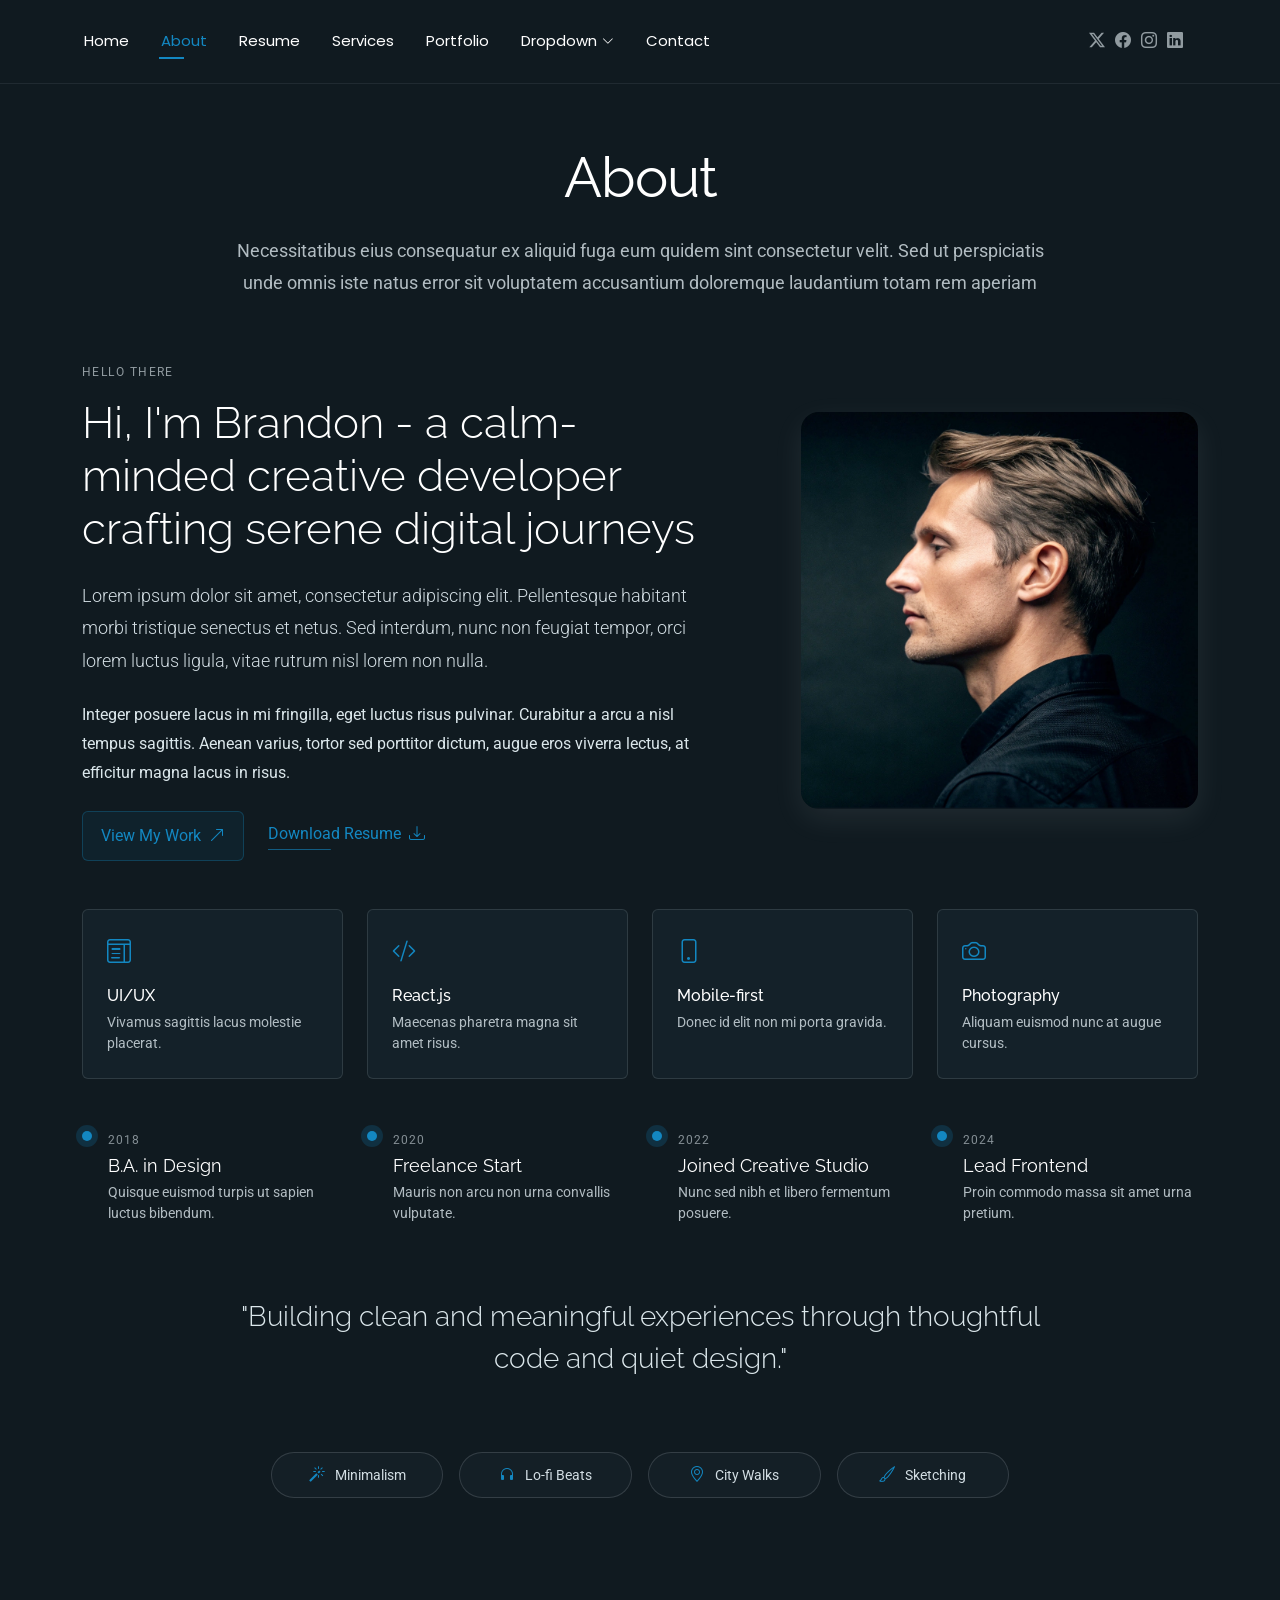
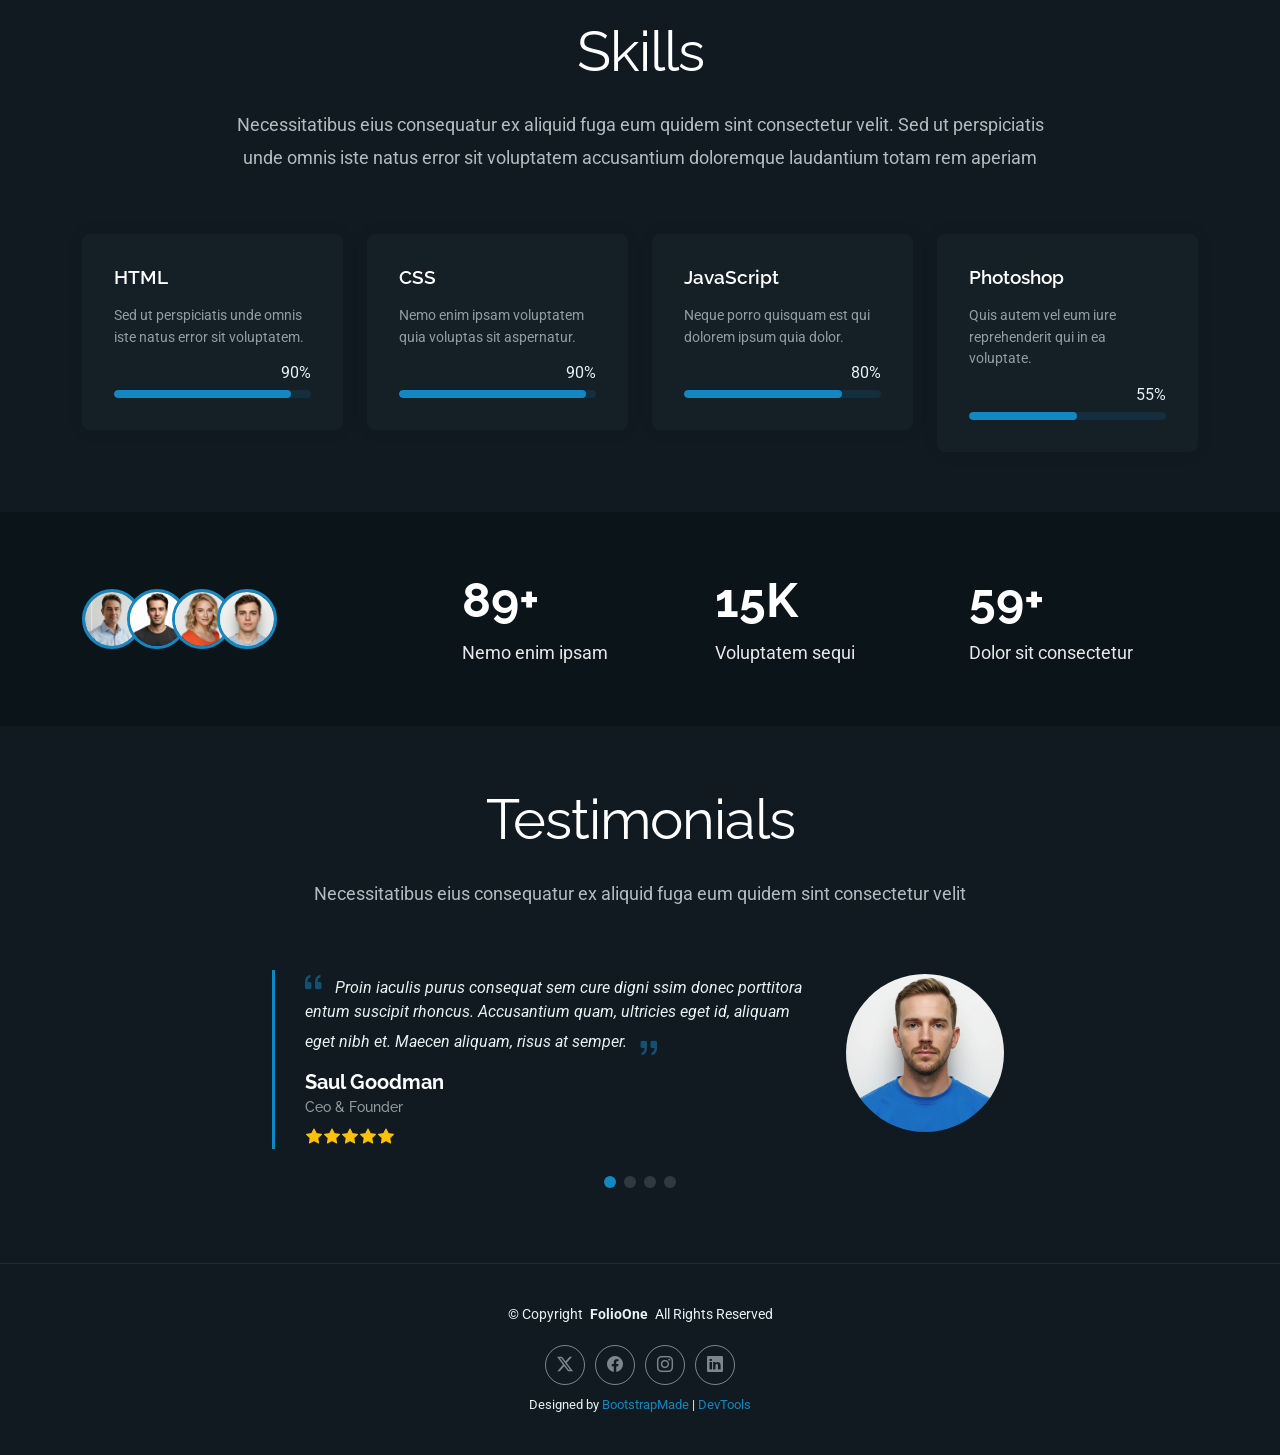
==== about.html @ b45a56bd "1st" ====
<!DOCTYPE html>
<html lang="en">

<head>
  <meta charset="utf-8">
  <meta content="width=device-width, initial-scale=1.0" name="viewport">
  <title>About - FolioOne Bootstrap Template</title>
  <meta name="description" content="">
  <meta name="keywords" content="">

  <!-- Favicons -->
  <link href="assets/img/favicon.png" rel="icon">
  <link href="assets/img/apple-touch-icon.png" rel="apple-touch-icon">

  <!-- Fonts -->
  <link href="https://fonts.googleapis.com" rel="preconnect">
  <link href="https://fonts.gstatic.com" rel="preconnect" crossorigin>
  <link href="https://fonts.googleapis.com/css2?family=Roboto:ital,wght@0,100;0,300;0,400;0,500;0,700;0,900;1,100;1,300;1,400;1,500;1,700;1,900&family=Poppins:ital,wght@0,100;0,200;0,300;0,400;0,500;0,600;0,700;0,800;0,900;1,100;1,200;1,300;1,400;1,500;1,600;1,700;1,800;1,900&family=Raleway:ital,wght@0,100;0,200;0,300;0,400;0,500;0,600;0,700;0,800;0,900;1,100;1,200;1,300;1,400;1,500;1,600;1,700;1,800;1,900&display=swap" rel="stylesheet">

  <!-- Vendor CSS Files -->
  <link href="assets/vendor/bootstrap/css/bootstrap.min.css" rel="stylesheet">
  <link href="assets/vendor/bootstrap-icons/bootstrap-icons.css" rel="stylesheet">
  <link href="assets/vendor/aos/aos.css" rel="stylesheet">
  <link href="assets/vendor/swiper/swiper-bundle.min.css" rel="stylesheet">
  <link href="assets/vendor/glightbox/css/glightbox.min.css" rel="stylesheet">

  <!-- Main CSS File -->
  <link href="assets/css/main.css" rel="stylesheet">

  <!-- =======================================================
  * Template Name: FolioOne
  * Template URL: https://bootstrapmade.com/folioone-bootstrap-portfolio-website-template/
  * Updated: Aug 23 2025 with Bootstrap v5.3.7
  * Author: BootstrapMade.com
  * License: https://bootstrapmade.com/license/
  ======================================================== -->
</head>

<body class="about-page">

  <header id="header" class="header d-flex align-items-center light-background sticky-top">
    <div class="container position-relative d-flex align-items-center justify-content-between">

      <!-- <a href="index.html" class="logo d-flex align-items-center me-auto me-xl-0">
      <img src="assets/img/logo.webp" alt="">
      <h1 class="sitename">FolioOne</h1> 
    </a> -->

      <nav id="navmenu" class="navmenu">
        <ul>
          <li><a href="index.html">Home</a></li>
          <li><a href="about.html" class="active">About</a></li>
          <li><a href="resume.html">Resume</a></li>
          <li><a href="services.html">Services</a></li>
          <li><a href="portfolio.html">Portfolio</a></li>
          <li class="dropdown"><a href="#"><span>Dropdown</span> <i class="bi bi-chevron-down toggle-dropdown"></i></a>
            <ul>
              <li><a href="#">Dropdown 1</a></li>
              <li class="dropdown"><a href="#"><span>Deep Dropdown</span> <i class="bi bi-chevron-down toggle-dropdown"></i></a>
                <ul>
                  <li><a href="#">Deep Dropdown 1</a></li>
                  <li><a href="#">Deep Dropdown 2</a></li>
                  <li><a href="#">Deep Dropdown 3</a></li>
                  <li><a href="#">Deep Dropdown 4</a></li>
                  <li><a href="#">Deep Dropdown 5</a></li>
                </ul>
              </li>
              <li><a href="#">Dropdown 2</a></li>
              <li><a href="#">Dropdown 3</a></li>
              <li><a href="#">Dropdown 4</a></li>
            </ul>
          </li>
          <li><a href="contact.html">Contact</a></li>
        </ul>
        <i class="mobile-nav-toggle d-xl-none bi bi-list"></i>
      </nav>

      <div class="header-social-links">
        <a href="#" class="twitter"><i class="bi bi-twitter-x"></i></a>
        <a href="#" class="facebook"><i class="bi bi-facebook"></i></a>
        <a href="#" class="instagram"><i class="bi bi-instagram"></i></a>
        <a href="#" class="linkedin"><i class="bi bi-linkedin"></i></a>
      </div>

    </div>
  </header>

  <main class="main">

    <!-- About Section -->
    <section id="about" class="about section">

      <!-- Section Title -->
      <div class="container section-title" data-aos="fade-up">
        <h2>About</h2>
        <p>Necessitatibus eius consequatur ex aliquid fuga eum quidem sint consectetur velit. Sed ut perspiciatis unde omnis iste natus error sit voluptatem accusantium doloremque laudantium totam rem aperiam</p>
      </div><!-- End Section Title -->

      <div class="container" data-aos="fade-up" data-aos-delay="100">

        <!-- Intro + Photo -->
        <div class="row align-items-center justify-content-between gy-5 mb-5">
          <div class="col-lg-7" data-aos="fade-right" data-aos-delay="150">
            <div class="intro-content">
              <span class="eyebrow">Hello there</span>
              <h2 class="headline">Hi, I'm Brandon - a calm-minded creative developer crafting serene digital journeys</h2>
              <p class="lead">
                Lorem ipsum dolor sit amet, consectetur adipiscing elit. Pellentesque habitant morbi tristique senectus et netus. Sed interdum, nunc non feugiat tempor, orci lorem luctus ligula, vitae rutrum nisl lorem non nulla.
              </p>
              <p>
                Integer posuere lacus in mi fringilla, eget luctus risus pulvinar. Curabitur a arcu a nisl tempus sagittis. Aenean varius, tortor sed porttitor dictum, augue eros viverra lectus, at efficitur magna lacus in risus.
              </p>

              <div class="cta-group">
                <a href="#portfolio" class="btn-ghost">
                  View My Work <i class="bi bi-arrow-up-right"></i>
                </a>
                <a href="#" class="link-underline">
                  Download Resume <i class="bi bi-download"></i>
                </a>
              </div>
            </div>
          </div>

          <div class="col-lg-5" data-aos="zoom-in" data-aos-delay="250">
            <figure class="profile-figure text-center text-lg-end">
              <img src="assets/img/profile/profile-square-11.webp" alt="Portrait of Alex" class="img-fluid profile-photo">
            </figure>
          </div>
        </div>
        <!-- End Intro + Photo -->

        <!-- Skills Grid -->
        <div class="mb-5">
          <div class="row g-4">
            <div class="col-6 col-md-4 col-lg-3" data-aos="fade-up" data-aos-delay="120">
              <div class="skill-item">
                <i class="bi bi-layout-text-window"></i>
                <h3>UI/UX</h3>
                <p>Vivamus sagittis lacus molestie placerat.</p>
              </div>
            </div>
            <div class="col-6 col-md-4 col-lg-3" data-aos="fade-up" data-aos-delay="180">
              <div class="skill-item">
                <i class="bi bi-code-slash"></i>
                <h3>React.js</h3>
                <p>Maecenas pharetra magna sit amet risus.</p>
              </div>
            </div>
            <div class="col-6 col-md-4 col-lg-3" data-aos="fade-up" data-aos-delay="240">
              <div class="skill-item">
                <i class="bi bi-phone"></i>
                <h3>Mobile-first</h3>
                <p>Donec id elit non mi porta gravida.</p>
              </div>
            </div>
            <div class="col-6 col-md-4 col-lg-3" data-aos="fade-up" data-aos-delay="300">
              <div class="skill-item">
                <i class="bi bi-camera"></i>
                <h3>Photography</h3>
                <p>Aliquam euismod nunc at augue cursus.</p>
              </div>
            </div>
          </div>
        </div>
        <!-- End Skills Grid -->

        <!-- Journey Timeline -->
        <div class="mb-5">
          <div class="row g-4">
            <div class="col-md-6 col-lg-3" data-aos="fade-up" data-aos-delay="120">
              <article class="timeline-item">
                <span class="dot"></span>
                <time>2018</time>
                <h4>B.A. in Design</h4>
                <p>Quisque euismod turpis ut sapien luctus bibendum.</p>
              </article>
            </div>
            <div class="col-md-6 col-lg-3" data-aos="fade-up" data-aos-delay="180">
              <article class="timeline-item">
                <span class="dot"></span>
                <time>2020</time>
                <h4>Freelance Start</h4>
                <p>Mauris non arcu non urna convallis vulputate.</p>
              </article>
            </div>
            <div class="col-md-6 col-lg-3" data-aos="fade-up" data-aos-delay="240">
              <article class="timeline-item">
                <span class="dot"></span>
                <time>2022</time>
                <h4>Joined Creative Studio</h4>
                <p>Nunc sed nibh et libero fermentum posuere.</p>
              </article>
            </div>
            <div class="col-md-6 col-lg-3" data-aos="fade-up" data-aos-delay="300">
              <article class="timeline-item">
                <span class="dot"></span>
                <time>2024</time>
                <h4>Lead Frontend</h4>
                <p>Proin commodo massa sit amet urna pretium.</p>
              </article>
            </div>
          </div>
        </div>
        <!-- End Journey Timeline -->

        <!-- Quote -->
        <blockquote class="personal-quote text-center mb-5" data-aos="fade-down" data-aos-delay="200">
          <p>"Building clean and meaningful experiences through thoughtful code and quiet design."</p>
        </blockquote>
        <!-- End Quote -->

        <!-- Fun Facts -->
        <div class="row g-3 justify-content-center">
          <div class="col-6 col-md-3 col-lg-2" data-aos="zoom-in" data-aos-delay="120">
            <div class="fact-pill">
              <i class="bi bi-magic"></i>
              <span>Minimalism</span>
            </div>
          </div>
          <div class="col-6 col-md-3 col-lg-2" data-aos="zoom-in" data-aos-delay="160">
            <div class="fact-pill">
              <i class="bi bi-headphones"></i>
              <span>Lo-fi Beats</span>
            </div>
          </div>
          <div class="col-6 col-md-3 col-lg-2" data-aos="zoom-in" data-aos-delay="200">
            <div class="fact-pill">
              <i class="bi bi-geo-alt"></i>
              <span>City Walks</span>
            </div>
          </div>
          <div class="col-6 col-md-3 col-lg-2" data-aos="zoom-in" data-aos-delay="240">
            <div class="fact-pill">
              <i class="bi bi-brush"></i>
              <span>Sketching</span>
            </div>
          </div>
        </div>
        <!-- End Fun Facts -->

      </div>

    </section><!-- /About Section -->

    <!-- Skills Section -->
    <section id="skills" class="skills section">

      <!-- Section Title -->
      <div class="container section-title" data-aos="fade-up">
        <h2>Skills</h2>
        <p>Necessitatibus eius consequatur ex aliquid fuga eum quidem sint consectetur velit. Sed ut perspiciatis unde omnis iste natus error sit voluptatem accusantium doloremque laudantium totam rem aperiam</p>
      </div><!-- End Section Title -->

      <div class="container" data-aos="fade-up" data-aos-delay="100">

        <div class="row g-4 skills-animation">

          <div class="col-md-6 col-lg-3" data-aos="fade-up" data-aos-delay="100">
            <div class="skill-box">
              <h3>HTML</h3>
              <p>Sed ut perspiciatis unde omnis iste natus error sit voluptatem.</p>
              <span class="text-end d-block">90%</span>
              <div class="progress">
                <div class="progress-bar" role="progressbar" aria-valuenow="90" aria-valuemin="0" aria-valuemax="100"></div>
              </div>
            </div>
          </div>

          <div class="col-md-6 col-lg-3" data-aos="fade-up" data-aos-delay="200">
            <div class="skill-box">
              <h3>CSS</h3>
              <p>Nemo enim ipsam voluptatem quia voluptas sit aspernatur.</p>
              <span class="text-end d-block">90%</span>
              <div class="progress">
                <div class="progress-bar" role="progressbar" aria-valuenow="95" aria-valuemin="0" aria-valuemax="100"></div>
              </div>
            </div>
          </div>

          <div class="col-md-6 col-lg-3" data-aos="fade-up" data-aos-delay="300">
            <div class="skill-box">
              <h3>JavaScript</h3>
              <p>Neque porro quisquam est qui dolorem ipsum quia dolor.</p>
              <span class="text-end d-block">80%</span>
              <div class="progress">
                <div class="progress-bar" role="progressbar" aria-valuenow="80" aria-valuemin="0" aria-valuemax="100"></div>
              </div>
            </div>
          </div>

          <div class="col-md-6 col-lg-3" data-aos="fade-up" data-aos-delay="400">
            <div class="skill-box">
              <h3>Photoshop</h3>
              <p>Quis autem vel eum iure reprehenderit qui in ea voluptate.</p>
              <span class="text-end d-block">55%</span>
              <div class="progress">
                <div class="progress-bar" role="progressbar" aria-valuenow="55" aria-valuemin="0" aria-valuemax="100">
                </div>
              </div>
            </div>
          </div>

        </div>

      </div>

    </section><!-- /Skills Section -->

    <!-- Stats Section -->
    <section id="stats" class="stats section dark-background">

      <div class="container" data-aos="fade-up" data-aos-delay="100">

        <div class="row align-items-center">
          <div class="col-lg-4" data-aos="fade-up" data-aos-delay="200">
            <div class="avatars d-flex align-items-center">
              <img src="assets/img/person/person-m-2.webp" alt="Avatar 1" class="rounded-circle" loading="lazy">
              <img src="assets/img/person/person-m-3.webp" alt="Avatar 2" class="rounded-circle" loading="lazy">
              <img src="assets/img/person/person-f-5.webp" alt="Avatar 3" class="rounded-circle" loading="lazy">
              <img src="assets/img/person/person-m-5.webp" alt="Avatar 4" class="rounded-circle" loading="lazy">
            </div>
          </div>

          <div class="col-lg-8">
            <div class="row counters">
              <div class="col-md-4" data-aos="fade-up" data-aos-delay="300">
                <h2><span data-purecounter-start="0" data-purecounter-end="185" data-purecounter-duration="1" class="purecounter"></span>+</h2>
                <p>Nemo enim ipsam</p>
              </div>

              <div class="col-md-4" data-aos="fade-up" data-aos-delay="400">
                <h2><span data-purecounter-start="0" data-purecounter-end="32" data-purecounter-duration="1" class="purecounter"></span>K</h2>
                <p>Voluptatem sequi</p>
              </div>

              <div class="col-md-4" data-aos="fade-up" data-aos-delay="500">
                <h2><span data-purecounter-start="0" data-purecounter-end="128" data-purecounter-duration="1" class="purecounter"></span>+</h2>
                <p>Dolor sit consectetur</p>
              </div>
            </div>
          </div>
        </div>
      </div>

    </section><!-- /Stats Section -->

    <!-- Testimonials Section -->
    <section id="testimonials" class="testimonials section">

      <!-- Section Title -->
      <div class="container section-title" data-aos="fade-up">
        <h2>Testimonials</h2>
        <p>Necessitatibus eius consequatur ex aliquid fuga eum quidem sint consectetur velit</p>
      </div><!-- End Section Title -->

      <div class="container" data-aos="fade-up" data-aos-delay="100">

        <div class="swiper init-swiper">
          <script type="application/json" class="swiper-config">
            {
              "loop": true,
              "speed": 600,
              "autoplay": {
                "delay": 5000
              },
              "slidesPerView": "auto",
              "pagination": {
                "el": ".swiper-pagination",
                "type": "bullets",
                "clickable": true
              }
            }
          </script>
          <div class="swiper-wrapper">

            <div class="swiper-slide">
              <div class="testimonial-item">
                <div class="row gy-4 justify-content-center">
                  <div class="col-lg-6">
                    <div class="testimonial-content">
                      <p>
                        <i class="bi bi-quote quote-icon-left"></i>
                        <span>Proin iaculis purus consequat sem cure digni ssim donec porttitora entum suscipit rhoncus. Accusantium quam, ultricies eget id, aliquam eget nibh et. Maecen aliquam, risus at semper.</span>
                        <i class="bi bi-quote quote-icon-right"></i>
                      </p>
                      <h3>Saul Goodman</h3>
                      <h4>Ceo &amp; Founder</h4>
                      <div class="stars">
                        <i class="bi bi-star-fill"></i><i class="bi bi-star-fill"></i><i class="bi bi-star-fill"></i><i class="bi bi-star-fill"></i><i class="bi bi-star-fill"></i>
                      </div>
                    </div>
                  </div>
                  <div class="col-lg-2 text-center">
                    <img src="assets/img/person/person-m-9.webp" class="img-fluid testimonial-img" alt="">
                  </div>
                </div>
              </div>
            </div><!-- End testimonial item -->

            <div class="swiper-slide">
              <div class="testimonial-item">
                <div class="row gy-4 justify-content-center">
                  <div class="col-lg-6">
                    <div class="testimonial-content">
                      <p>
                        <i class="bi bi-quote quote-icon-left"></i>
                        <span>Export tempor illum tamen malis malis eram quae irure esse labore quem cillum quid cillum eram malis quorum velit fore eram velit sunt aliqua noster fugiat irure amet legam anim culpa.</span>
                        <i class="bi bi-quote quote-icon-right"></i>
                      </p>
                      <h3>Sara Wilsson</h3>
                      <h4>Designer</h4>
                      <div class="stars">
                        <i class="bi bi-star-fill"></i><i class="bi bi-star-fill"></i><i class="bi bi-star-fill"></i><i class="bi bi-star-fill"></i><i class="bi bi-star-fill"></i>
                      </div>
                    </div>
                  </div>
                  <div class="col-lg-2 text-center">
                    <img src="assets/img/person/person-f-5.webp" class="img-fluid testimonial-img" alt="">
                  </div>
                </div>
              </div>
            </div><!-- End testimonial item -->

            <div class="swiper-slide">
              <div class="testimonial-item">
                <div class="row gy-4 justify-content-center">
                  <div class="col-lg-6">
                    <div class="testimonial-content">
                      <p>
                        <i class="bi bi-quote quote-icon-left"></i>
                        <span>Enim nisi quem export duis labore cillum quae magna enim sint quorum nulla quem veniam duis minim tempor labore quem eram duis noster aute amet eram fore quis sint minim.</span>
                        <i class="bi bi-quote quote-icon-right"></i>
                      </p>
                      <h3>Jena Karlis</h3>
                      <h4>Store Owner</h4>
                      <div class="stars">
                        <i class="bi bi-star-fill"></i><i class="bi bi-star-fill"></i><i class="bi bi-star-fill"></i><i class="bi bi-star-fill"></i><i class="bi bi-star-fill"></i>
                      </div>
                    </div>
                  </div>
                  <div class="col-lg-2 text-center">
                    <img src="assets/img/person/person-f-12.webp" class="img-fluid testimonial-img" alt="">
                  </div>
                </div>
              </div>
            </div><!-- End testimonial item -->

            <div class="swiper-slide">
              <div class="testimonial-item">
                <div class="row gy-4 justify-content-center">
                  <div class="col-lg-6">
                    <div class="testimonial-content">
                      <p>
                        <i class="bi bi-quote quote-icon-left"></i>
                        <span>Fugiat enim eram quae cillum dolore dolor amet nulla culpa multos export minim fugiat minim velit minim dolor enim duis veniam ipsum anim magna sunt elit fore quem dolore labore illum veniam.</span>
                        <i class="bi bi-quote quote-icon-right"></i>
                      </p>
                      <h3>John Larson</h3>
                      <h4>Entrepreneur</h4>
                      <div class="stars">
                        <i class="bi bi-star-fill"></i><i class="bi bi-star-fill"></i><i class="bi bi-star-fill"></i><i class="bi bi-star-fill"></i><i class="bi bi-star-fill"></i>
                      </div>
                    </div>
                  </div>
                  <div class="col-lg-2 text-center">
                    <img src="assets/img/person/person-m-12.webp" class="img-fluid testimonial-img" alt="">
                  </div>
                </div>
              </div>
            </div><!-- End testimonial item -->

          </div>
          <div class="swiper-pagination"></div>
        </div>

      </div>

    </section><!-- /Testimonials Section -->

  </main>

  <footer id="footer" class="footer">

    <div class="container">
      <div class="copyright text-center ">
        <p>© <span>Copyright</span> <strong class="px-1 sitename">FolioOne</strong> <span>All Rights Reserved<br></span></p>
      </div>
      <div class="social-links d-flex justify-content-center">
        <a href=""><i class="bi bi-twitter-x"></i></a>
        <a href=""><i class="bi bi-facebook"></i></a>
        <a href=""><i class="bi bi-instagram"></i></a>
        <a href=""><i class="bi bi-linkedin"></i></a>
      </div>
      <div class="credits">
        <!-- All the links in the footer should remain intact. -->
        <!-- You can delete the links only if you've purchased the pro version. -->
        <!-- Licensing information: https://bootstrapmade.com/license/ -->
        <!-- Purchase the pro version with working PHP/AJAX contact form: [buy-url] -->
        Designed by <a href="https://bootstrapmade.com/">BootstrapMade</a> | <a href="https://bootstrapmade.com/tools/">DevTools</a>
      </div>
    </div>

  </footer>

  <!-- Scroll Top -->
  <a href="#" id="scroll-top" class="scroll-top d-flex align-items-center justify-content-center"><i class="bi bi-arrow-up-short"></i></a>

  <!-- Preloader -->
  <div id="preloader"></div>

  <!-- Vendor JS Files -->
  <script src="assets/vendor/bootstrap/js/bootstrap.bundle.min.js"></script>
  <script src="assets/vendor/php-email-form/validate.js"></script>
  <script src="assets/vendor/aos/aos.js"></script>
  <script src="assets/vendor/typed.js/typed.umd.js"></script>
  <script src="assets/vendor/waypoints/noframework.waypoints.js"></script>
  <script src="assets/vendor/purecounter/purecounter_vanilla.js"></script>
  <script src="assets/vendor/swiper/swiper-bundle.min.js"></script>
  <script src="assets/vendor/imagesloaded/imagesloaded.pkgd.min.js"></script>
  <script src="assets/vendor/isotope-layout/isotope.pkgd.min.js"></script>
  <script src="assets/vendor/glightbox/js/glightbox.min.js"></script>

  <!-- Main JS File -->
  <script src="assets/js/main.js"></script>

</body>

</html>
---- assets/css/main.css ----
/* Fonts */
:root {
  --default-font: "Roboto",  system-ui, -apple-system, "Segoe UI", Roboto, "Helvetica Neue", Arial, "Noto Sans", "Liberation Sans", sans-serif, "Apple Color Emoji", "Segoe UI Emoji", "Segoe UI Symbol", "Noto Color Emoji";
  --heading-font: "Raleway",  sans-serif;
  --nav-font: "Poppins",  sans-serif;
}

/* Global Colors - The following color variables are used throughout the website. Updating them here will change the color scheme of the entire website */
:root { 
  --background-color: #101a20; /* Background color for the entire website, including individual sections */
  --default-color: #e7f2f7; /* Default color used for the majority of the text content across the entire website */
  --heading-color: #ffffff; /* Color for headings, subheadings and title throughout the website */
  --accent-color: #1387c1; /* Accent color that represents your brand on the website. It's used for buttons, links, and other elements that need to stand out */
  --surface-color: #141f26; /* The surface color is used as a background of boxed elements within sections, such as cards, icon boxes, or other elements that require a visual separation from the global background. */
  --contrast-color: #ffffff; /* Contrast color for text, ensuring readability against backgrounds of accent, heading, or default colors. */
}

/* Nav Menu Colors - The following color variables are used specifically for the navigation menu. They are separate from the global colors to allow for more customization options */
:root {
  --nav-color: #ffffff;  /* The default color of the main navmenu links */
  --nav-hover-color: #1387c1; /* Applied to main navmenu links when they are hovered over or active */
  --nav-mobile-background-color: #213642; /* Used as the background color for mobile navigation menu */
  --nav-dropdown-background-color: #051117; /* Used as the background color for dropdown items that appear when hovering over primary navigation items */
  --nav-dropdown-color: #e7f2f7; /* Used for navigation links of the dropdown items in the navigation menu. */
  --nav-dropdown-hover-color: #1387c1; /* Similar to --nav-hover-color, this color is applied to dropdown navigation links when they are hovered over. */
}

/* Color Presets - These classes override global colors when applied to any section or element, providing reuse of the sam color scheme. */

.light-background {
  --background-color: #142027;
  --surface-color: #325264;
}

.dark-background {
  --background-color: #0b1419;
  --default-color: #ffffff;
  --heading-color: #ffffff;
  --surface-color: #252525;
  --contrast-color: #ffffff;
}

/* Smooth scroll */
:root {
  scroll-behavior: smooth;
}

/*--------------------------------------------------------------
# General Styling & Shared Classes
--------------------------------------------------------------*/
body {
  color: var(--default-color);
  background-color: var(--background-color);
  font-family: var(--default-font);
}

a {
  color: var(--accent-color);
  text-decoration: none;
  transition: 0.3s;
}

a:hover {
  color: color-mix(in srgb, var(--accent-color), transparent 25%);
  text-decoration: none;
}

h1,
h2,
h3,
h4,
h5,
h6 {
  color: var(--heading-color);
  font-family: var(--heading-font);
}

/* PHP Email Form Messages
------------------------------*/
.php-email-form .error-message {
  display: none;
  background: #df1529;
  color: #ffffff;
  text-align: left;
  padding: 15px;
  margin-bottom: 24px;
  font-weight: 600;
}

.php-email-form .sent-message {
  display: none;
  color: #ffffff;
  background: #059652;
  text-align: center;
  padding: 15px;
  margin-bottom: 24px;
  font-weight: 600;
}

.php-email-form .loading {
  display: none;
  background: var(--surface-color);
  text-align: center;
  padding: 15px;
  margin-bottom: 24px;
}

.php-email-form .loading:before {
  content: "";
  display: inline-block;
  border-radius: 50%;
  width: 24px;
  height: 24px;
  margin: 0 10px -6px 0;
  border: 3px solid var(--accent-color);
  border-top-color: var(--surface-color);
  animation: php-email-form-loading 1s linear infinite;
}

@keyframes php-email-form-loading {
  0% {
    transform: rotate(0deg);
  }

  100% {
    transform: rotate(360deg);
  }
}

/*--------------------------------------------------------------
# Global Header
--------------------------------------------------------------*/
.header {
  --background-color: rgba(255, 255, 255, 0);
  color: var(--default-color);
  background-color: var(--background-color);
  padding: 15px 0;
  transition: all 0.5s;
  z-index: 997;
  border-bottom: 1px solid color-mix(in srgb, var(--default-color), transparent 92%);
}

.header .logo {
  line-height: 1;
}

.header .logo img {
  max-height: 36px;
  margin-right: 8px;
}

.header .logo h1 {
  font-size: 32px;
  margin: 0;
  font-weight: 400;
  color: var(--heading-color);
}

.header .header-social-links {
  padding-right: 15px;
}

.header .header-social-links a {
  color: color-mix(in srgb, var(--default-color), transparent 40%);
  padding-left: 6px;
  display: inline-block;
  transition: 0.3s;
  font-size: 16px;
}

.header .header-social-links a:hover {
  color: var(--default-color);
}

.header .header-social-links a i {
  line-height: 0px;
}

@media (max-width: 1200px) {
  .header .logo {
    order: 1;
  }

  .header .header-social-links {
    order: 2;
  }

  .header .navmenu {
    order: 3;
  }
}

/* Global Header on Scroll
------------------------------*/
.scrolled .header {
  --background-color: rgba(16, 26, 32, 0.9);
}

/*--------------------------------------------------------------
# Navigation Menu
--------------------------------------------------------------*/
/* Desktop Navigation */
@media (min-width: 1200px) {
  .navmenu {
    padding: 0;
  }

  .navmenu ul {
    margin: 0;
    padding: 0;
    display: flex;
    list-style: none;
    align-items: center;
  }

  .navmenu li {
    position: relative;
  }

  .navmenu>ul>li {
    white-space: nowrap;
    padding: 15px 28px 15px 0;
  }

  .navmenu>ul>li:last-child {
    padding-right: 0;
  }

  .navmenu a,
  .navmenu a:focus {
    color: var(--nav-color);
    font-size: 15px;
    padding: 0 2px;
    font-family: var(--nav-font);
    font-weight: 400;
    display: flex;
    align-items: center;
    justify-content: space-between;
    white-space: nowrap;
    transition: 0.3s;
    position: relative;
  }

  .navmenu a i,
  .navmenu a:focus i {
    font-size: 12px;
    line-height: 0;
    margin-left: 5px;
    transition: 0.3s;
  }

  .navmenu>ul>li>a:before {
    content: "";
    position: absolute;
    height: 2px;
    bottom: -6px;
    left: 0;
    background-color: var(--nav-hover-color);
    visibility: hidden;
    width: 0px;
    transition: all 0.3s ease-in-out 0s;
  }

  .navmenu a:hover:before,
  .navmenu li:hover>a:before,
  .navmenu .active:before {
    visibility: visible;
    width: 25px;
  }

  .navmenu li:hover>a,
  .navmenu .active,
  .navmenu .active:focus {
    color: var(--nav-hover-color);
  }

  .navmenu .dropdown ul {
    margin: 0;
    padding: 10px 0;
    background: var(--nav-dropdown-background-color);
    display: block;
    position: absolute;
    visibility: hidden;
    left: -5px;
    top: 130%;
    opacity: 0;
    transition: 0.3s;
    border-radius: 4px;
    z-index: 99;
    box-shadow: 0px 0px 30px rgba(0, 0, 0, 0.1);
  }

  .navmenu .dropdown ul li {
    min-width: 200px;
  }

  .navmenu .dropdown ul a {
    padding: 10px 20px;
    font-size: 15px;
    text-transform: none;
    color: var(--nav-dropdown-color);
  }

  .navmenu .dropdown ul a i {
    font-size: 12px;
  }

  .navmenu .dropdown ul a:hover,
  .navmenu .dropdown ul .active:hover,
  .navmenu .dropdown ul li:hover>a {
    color: var(--nav-dropdown-hover-color);
  }

  .navmenu .dropdown:hover>ul {
    opacity: 1;
    top: 100%;
    visibility: visible;
  }

  .navmenu .dropdown .dropdown ul {
    top: 0;
    left: -90%;
    visibility: hidden;
  }

  .navmenu .dropdown .dropdown:hover>ul {
    opacity: 1;
    top: 0;
    left: -100%;
    visibility: visible;
  }
}

/* Mobile Navigation */
@media (max-width: 1199px) {
  .mobile-nav-toggle {
    color: var(--nav-color);
    font-size: 28px;
    line-height: 0;
    margin-right: 10px;
    cursor: pointer;
    transition: color 0.3s;
  }

  .navmenu {
    padding: 0;
    z-index: 9997;
  }

  .navmenu ul {
    display: none;
    list-style: none;
    position: absolute;
    inset: 60px 20px 20px 20px;
    padding: 10px 0;
    margin: 0;
    border-radius: 6px;
    background-color: var(--nav-mobile-background-color);
    border: 1px solid color-mix(in srgb, var(--default-color), transparent 90%);
    box-shadow: none;
    overflow-y: auto;
    transition: 0.3s;
    z-index: 9998;
  }

  .navmenu a,
  .navmenu a:focus {
    color: var(--nav-dropdown-color);
    padding: 10px 20px;
    font-family: var(--nav-font);
    font-size: 17px;
    font-weight: 500;
    display: flex;
    align-items: center;
    justify-content: space-between;
    white-space: nowrap;
    transition: 0.3s;
  }

  .navmenu a i,
  .navmenu a:focus i {
    font-size: 12px;
    line-height: 0;
    margin-left: 5px;
    width: 30px;
    height: 30px;
    display: flex;
    align-items: center;
    justify-content: center;
    border-radius: 50%;
    transition: 0.3s;
    background-color: color-mix(in srgb, var(--accent-color), transparent 90%);
  }

  .navmenu a i:hover,
  .navmenu a:focus i:hover {
    background-color: var(--accent-color);
    color: var(--contrast-color);
  }

  .navmenu a:hover,
  .navmenu .active,
  .navmenu .active:focus {
    color: var(--nav-dropdown-hover-color);
  }

  .navmenu .active i,
  .navmenu .active:focus i {
    background-color: var(--accent-color);
    color: var(--contrast-color);
    transform: rotate(180deg);
  }

  .navmenu .dropdown ul {
    position: static;
    display: none;
    z-index: 99;
    padding: 10px 0;
    margin: 10px 20px;
    background-color: var(--nav-dropdown-background-color);
    transition: all 0.5s ease-in-out;
  }

  .navmenu .dropdown ul ul {
    background-color: rgba(33, 37, 41, 0.1);
  }

  .navmenu .dropdown>.dropdown-active {
    display: block;
    background-color: rgba(33, 37, 41, 0.03);
  }

  .mobile-nav-active {
    overflow: hidden;
  }

  .mobile-nav-active .mobile-nav-toggle {
    color: #fff;
    position: absolute;
    font-size: 32px;
    top: 15px;
    right: 15px;
    margin-right: 0;
    z-index: 9999;
  }

  .mobile-nav-active .navmenu {
    position: fixed;
    overflow: hidden;
    inset: 0;
    background: rgba(33, 37, 41, 0.8);
    transition: 0.3s;
  }

  .mobile-nav-active .navmenu>ul {
    display: block;
  }
}

/*--------------------------------------------------------------
# Global Footer
--------------------------------------------------------------*/
.footer {
  color: var(--default-color);
  background-color: var(--background-color);
  font-size: 14px;
  padding: 40px 0;
  position: relative;
  border-top: 1px solid color-mix(in srgb, var(--default-color), transparent 92%);
}

.footer .copyright p {
  margin-bottom: 0;
}

.footer .social-links {
  margin-top: 20px;
}

.footer .social-links a {
  display: flex;
  align-items: center;
  justify-content: center;
  width: 40px;
  height: 40px;
  border-radius: 50%;
  border: 1px solid color-mix(in srgb, var(--default-color), transparent 50%);
  font-size: 16px;
  color: color-mix(in srgb, var(--default-color), transparent 50%);
  margin: 0 5px;
  transition: 0.3s;
}

.footer .social-links a:hover {
  color: var(--accent-color);
  border-color: var(--accent-color);
}

.footer .credits {
  margin-top: 10px;
  font-size: 13px;
  text-align: center;
}

/*--------------------------------------------------------------
# Preloader
--------------------------------------------------------------*/
#preloader {
  position: fixed;
  inset: 0;
  z-index: 9999;
  overflow: hidden;
  background-color: var(--background-color);
  transition: all 0.6s ease-out;
  width: 100%;
  height: 100vh;
}

#preloader:before,
#preloader:after {
  content: "";
  position: absolute;
  border: 4px solid var(--accent-color);
  border-radius: 50%;
  animation: animate-preloader 2s cubic-bezier(0, 0.2, 0.8, 1) infinite;
}

#preloader:after {
  animation-delay: -0.5s;
}

@keyframes animate-preloader {
  0% {
    width: 10px;
    height: 10px;
    top: calc(50% - 5px);
    left: calc(50% - 5px);
    opacity: 1;
  }

  100% {
    width: 72px;
    height: 72px;
    top: calc(50% - 36px);
    left: calc(50% - 36px);
    opacity: 0;
  }
}

/*--------------------------------------------------------------
# Scroll Top Button
--------------------------------------------------------------*/
.scroll-top {
  position: fixed;
  visibility: hidden;
  opacity: 0;
  right: 15px;
  bottom: -15px;
  z-index: 99999;
  background-color: var(--accent-color);
  width: 44px;
  height: 44px;
  border-radius: 50px;
  transition: all 0.4s;
}

.scroll-top i {
  font-size: 24px;
  color: var(--contrast-color);
  line-height: 0;
}

.scroll-top:hover {
  background-color: color-mix(in srgb, var(--accent-color), transparent 20%);
  color: var(--contrast-color);
}

.scroll-top.active {
  visibility: visible;
  opacity: 1;
  bottom: 15px;
}

/*--------------------------------------------------------------
# Disable aos animation delay on mobile devices
--------------------------------------------------------------*/
@media screen and (max-width: 768px) {
  [data-aos-delay] {
    transition-delay: 0 !important;
  }
}

/*--------------------------------------------------------------
# Global Page Titles & Breadcrumbs
--------------------------------------------------------------*/
.page-title {
  color: var(--default-color);
  background-color: var(--background-color);
  position: relative;
}

.page-title .heading {
  padding: 80px 0;
  border-top: 1px solid color-mix(in srgb, var(--default-color), transparent 90%);
}

.page-title .heading h1 {
  font-size: 38px;
  font-weight: 700;
}

.page-title nav {
  background-color: color-mix(in srgb, var(--default-color), transparent 96%);
  padding: 20px 0;
}

.page-title nav ol {
  display: flex;
  flex-wrap: wrap;
  list-style: none;
  padding: 0;
  margin: 0;
  font-size: 16px;
  font-weight: 400;
}

.page-title nav ol li+li {
  padding-left: 10px;
}

.page-title nav ol li+li::before {
  content: "/";
  display: inline-block;
  padding-right: 10px;
  color: color-mix(in srgb, var(--default-color), transparent 70%);
}

/*--------------------------------------------------------------
# Global Sections
--------------------------------------------------------------*/
section,
.section {
  color: var(--default-color);
  background-color: var(--background-color);
  padding: 60px 0;
  scroll-margin-top: 100px;
  overflow: clip;
}

@media (max-width: 1199px) {

  section,
  .section {
    scroll-margin-top: 66px;
  }
}

/*--------------------------------------------------------------
# Global Section Titles
--------------------------------------------------------------*/
.section-title {
  text-align: center;
  padding-bottom: 60px;
  position: relative;
}

.section-title h2 {
  font-size: 3.5rem;
  font-weight: 400;
  line-height: 1.2;
  color: var(--heading-color);
  margin-bottom: 1.5rem;
  letter-spacing: -1px;
}

@media (max-width: 768px) {
  .section-title h2 {
    font-size: 2.5rem;
  }
}

.section-title p {
  font-size: 1.125rem;
  line-height: 1.8;
  color: color-mix(in srgb, var(--default-color), transparent 25%);
  max-width: 900px;
  margin: 0 auto;
  text-wrap: balance;
}

/*--------------------------------------------------------------
# Hero Section
--------------------------------------------------------------*/
.hero {
  padding: 80px 0;
  min-height: 100vh;
  display: flex;
  align-items: center;
}

.hero .hero-content h1 {
  font-size: 3.5rem;
  font-weight: 700;
  margin-bottom: 1rem;
  line-height: 1.2;
}

.hero .hero-content h1 .highlight {
  color: var(--accent-color);
  position: relative;
  display: inline-block;
  font-weight: 700;
  transition: all 0.3s ease;
}

.hero .hero-content h1 .highlight::after {
  content: "";
  position: absolute;
  left: 0;
  bottom: -4px;
  width: 100%;
  height: 4px;
  border-radius: 999px;
  background: linear-gradient(
    90deg,
    var(--accent-color),
    color-mix(in srgb, var(--accent-color), white 30%)
  );
  box-shadow: 0 0 12px color-mix(in srgb, var(--accent-color), transparent 40%);
  transform: scaleX(0);
  transform-origin: left;
  animation: underlineReveal 1s ease forwards;
  animation-delay: 0.8s;
}

.hero .hero-content h1 .highlight:hover {
  text-shadow: 0 0 15px color-mix(in srgb, var(--accent-color), transparent 40%);
}

@keyframes underlineReveal {
  to {
    transform: scaleX(1);
  }
}

@media (max-width: 768px) {
  .hero .hero-content h1 {
    font-size: 2.5rem;
  }
}

.hero .hero-content h2 {
  font-size: 1.5rem;
  font-weight: 400;
  margin-bottom: 2rem;
  color: color-mix(in srgb, var(--default-color), transparent 20%);
}

.hero .hero-content h2 .typed {
  color: var(--accent-color);
  font-weight: 600;
}

@media (max-width: 768px) {
  .hero .hero-content h2 {
    font-size: 1.25rem;
  }
}

.hero .hero-content p {
  font-size: 1.1rem;
  line-height: 1.6;
  margin-bottom: 2.5rem;
  color: color-mix(in srgb, var(--default-color), transparent 30%);
}

.hero .hero-actions {
  display: flex;
  gap: 1rem;
  margin-bottom: 3rem;
}

.hero .hero-actions .btn {
  padding: 12px 30px;
  border-radius: 50px;
  font-weight: 600;
  text-decoration: none;
  transition: all 0.3s ease;
  border: 2px solid;
}

.hero .hero-actions .btn.btn-primary {
  background: var(--accent-color);
  color: var(--contrast-color);
  border-color: var(--accent-color);
}

.hero .hero-actions .btn.btn-primary:hover {
  background: color-mix(in srgb, var(--accent-color), black 15%);
  border-color: color-mix(in srgb, var(--accent-color), black 15%);
  transform: translateY(-2px);
}

.hero .hero-actions .btn.btn-outline {
  background: transparent;
  color: var(--accent-color);
  border-color: var(--accent-color);
}

.hero .hero-actions .btn.btn-outline:hover {
  transform: translateY(-2px);
}

@media (max-width: 576px) {
  .hero .hero-actions {
    flex-direction: column;
  }

  .hero .hero-actions .btn {
    text-align: center;
  }
}

.hero .social-links {
  display: flex;
  gap: 1rem;
}

.hero .social-links a {
  width: 45px;
  height: 45px;
  background: var(--surface-color);
  border-radius: 50%;
  display: flex;
  align-items: center;
  justify-content: center;
  color: var(--default-color);
  font-size: 1.2rem;
  transition: all 0.3s ease;
}

.hero .social-links a:hover {
  background: var(--accent-color);
  color: var(--contrast-color);
  transform: translateY(-3px);
  box-shadow: 0 8px 25px color-mix(in srgb, var(--accent-color), transparent 70%);
}

.hero .hero-image {
  position: relative;
}

.hero .hero-image .image-wrapper {
  position: relative;
  max-width: 450px;
  margin: 0 auto;
}

.hero .hero-image .image-wrapper img {
  border-radius: 20px;
  box-shadow: 0 5px 15px color-mix(in srgb, var(--default-color), transparent 95%);
  transition: transform 0.3s ease;
}

.hero .hero-image .image-wrapper img:hover {
  transform: scale(1.02);
}

.hero .hero-image .floating-elements {
  position: absolute;
  top: 0;
  left: 0;
  right: 0;
  bottom: 0;
  pointer-events: none;
}

.hero .hero-image .floating-elements .floating-card {
  position: absolute;
  background: var(--surface-color);
  padding: 15px 20px;
  border-radius: 15px;
  box-shadow: 0 10px 30px color-mix(in srgb, var(--default-color), transparent 90%);
  display: flex;
  align-items: center;
  gap: 10px;
  font-weight: 600;
  animation: float 3s ease-in-out infinite;
}

.hero .hero-image .floating-elements .floating-card i {
  font-size: 1.5rem;
  color: var(--accent-color);
}

.hero .hero-image .floating-elements .floating-card.design {
  top: 10%;
  right: -10%;
  animation-delay: 0s;
}

.hero .hero-image .floating-elements .floating-card.code {
  bottom: 30%;
  left: -15%;
  animation-delay: 1s;
}

.hero .hero-image .floating-elements .floating-card.creativity {
  top: 60%;
  right: -5%;
  animation-delay: 2s;
}

@media (max-width: 992px) {
  .hero .hero-image .floating-elements .floating-card {
    display: none;
  }
}

@keyframes float {

  0%,
  100% {
    transform: translateY(0px);
  }

  50% {
    transform: translateY(-10px);
  }
}

@media (max-width: 992px) {
  .hero .hero-content {
    text-align: center;
    margin-bottom: 3rem;
  }
}

/*--------------------------------------------------------------
# About Section
--------------------------------------------------------------*/
.about .intro-content .eyebrow {
  display: inline-block;
  letter-spacing: 0.12em;
  text-transform: uppercase;
  font-size: 12px;
  color: color-mix(in srgb, var(--default-color), transparent 40%);
  margin-bottom: 16px;
}

.about .intro-content .headline {
  font-family: var(--heading-font);
  font-weight: 300;
  line-height: 1.2;
  font-size: clamp(28px, 4vw, 44px);
  margin: 0 0 24px 0;
}

.about .intro-content .lead {
  font-size: 18px;
  line-height: 1.8;
  color: color-mix(in srgb, var(--default-color), transparent 10%);
  margin-bottom: 24px;
}

.about .intro-content p {
  line-height: 1.8;
  margin-bottom: 24px;
  color: color-mix(in srgb, var(--default-color), transparent 5%);
}

.about .intro-content .cta-group {
  display: flex;
  gap: 24px;
  align-items: center;
  margin-top: 24px;
}

.about .intro-content .cta-group .btn-ghost {
  display: inline-flex;
  align-items: center;
  gap: 8px;
  padding: 12px 18px;
  border-radius: 6px;
  color: var(--accent-color);
  background: color-mix(in srgb, var(--accent-color), transparent 92%);
  border: 1px solid color-mix(in srgb, var(--accent-color), transparent 70%);
  transition: 0.3s ease-in-out;
}

.about .intro-content .cta-group .btn-ghost:hover,
.about .intro-content .cta-group .btn-ghost:focus {
  color: var(--contrast-color);
  background: var(--accent-color);
  border-color: var(--accent-color);
  outline: none;
  box-shadow: 0 0 0 3px color-mix(in srgb, var(--accent-color), transparent 70%);
}

.about .intro-content .cta-group .link-underline {
  display: inline-flex;
  align-items: center;
  gap: 8px;
  position: relative;
  color: var(--accent-color);
  padding-bottom: 4px;
  transition: 0.3s ease-in-out;
}

.about .intro-content .cta-group .link-underline::after {
  content: "";
  position: absolute;
  left: 0;
  right: 0;
  bottom: 0;
  height: 1px;
  background: color-mix(in srgb, var(--accent-color), transparent 40%);
  transform: scaleX(0.4);
  transform-origin: left;
  transition: 0.3s ease-in-out;
}

.about .intro-content .cta-group .link-underline:hover,
.about .intro-content .cta-group .link-underline:focus {
  color: color-mix(in srgb, var(--accent-color), transparent 10%);
  outline: none;
}

.about .intro-content .cta-group .link-underline:hover::after,
.about .intro-content .cta-group .link-underline:focus::after {
  transform: scaleX(1);
}

.about .profile-figure {
  margin: 0;
}

.about .profile-figure .profile-photo {
  width: 88%;
  max-width: 440px;
  border-radius: 18px;
  box-shadow: 0 10px 30px color-mix(in srgb, var(--default-color), transparent 92%);
  transform: translateY(0);
  transition: transform 0.3s ease-in-out;
}

.about .profile-figure .profile-caption {
  margin-top: 24px;
  display: flex;
  align-items: center;
  justify-content: center;
}

.about .profile-figure .profile-caption .meta {
  font-size: 14px;
  color: color-mix(in srgb, var(--default-color), transparent 20%);
}

.about .profile-figure .profile-caption .meta .funfact {
  font-size: 13px;
  margin-top: 4px;
  color: color-mix(in srgb, var(--default-color), transparent 35%);
}

.about .profile-figure:hover .profile-photo {
  transform: translateY(-4px);
}

.about .skill-item {
  padding: 24px;
  border-radius: 6px;
  transition: 0.3s ease-in-out;
  background: color-mix(in srgb, var(--surface-color), var(--accent-color) 2%);
  border: 1px solid color-mix(in srgb, var(--default-color), transparent 88%);
  height: 100%;
}

.about .skill-item i {
  font-size: 24px;
  color: var(--accent-color);
  margin-bottom: 16px;
  display: inline-block;
}

.about .skill-item h3 {
  font-size: 16px;
  margin-bottom: 6px;
  font-weight: 500;
}

.about .skill-item p {
  margin: 0;
  font-size: 14px;
  color: color-mix(in srgb, var(--default-color), transparent 25%);
}

.about .skill-item:hover {
  transform: translateY(-3px);
  border-color: color-mix(in srgb, var(--accent-color), transparent 60%);
  box-shadow: 0 10px 30px color-mix(in srgb, var(--default-color), transparent 92%);
}

.about .timeline-item {
  position: relative;
  padding-left: 26px;
}

.about .timeline-item time {
  display: inline-block;
  font-size: 12px;
  letter-spacing: 0.08em;
  text-transform: uppercase;
  color: color-mix(in srgb, var(--default-color), transparent 45%);
  margin-bottom: 6px;
}

.about .timeline-item h4 {
  font-size: 18px;
  font-weight: 400;
  margin: 0 0 6px;
}

.about .timeline-item p {
  font-size: 14px;
  color: color-mix(in srgb, var(--default-color), transparent 25%);
  margin: 0;
}

.about .timeline-item .dot {
  position: absolute;
  left: 0;
  top: 4px;
  width: 10px;
  height: 10px;
  border-radius: 50%;
  background: var(--accent-color);
  box-shadow: 0 0 0 6px color-mix(in srgb, var(--accent-color), transparent 80%);
}

.about .personal-quote {
  padding: 24px 0;
}

.about .personal-quote p {
  font-family: var(--heading-font);
  font-weight: 300;
  font-size: clamp(20px, 3vw, 28px);
  line-height: 1.5;
  color: color-mix(in srgb, var(--default-color), transparent 5%);
  margin: 0 auto;
  max-width: 800px;
}

.about .fact-pill {
  display: flex;
  align-items: center;
  justify-content: center;
  gap: 10px;
  padding: 10px 14px;
  border-radius: 999px;
  border: 1px solid color-mix(in srgb, var(--default-color), transparent 85%);
  background: var(--surface-color);
  color: color-mix(in srgb, var(--default-color), transparent 10%);
  transition: 0.3s ease-in-out;
}

.about .fact-pill i {
  color: var(--accent-color);
}

.about .fact-pill span {
  font-size: 14px;
}

.about .fact-pill:hover {
  transform: translateY(-2px);
  border-color: color-mix(in srgb, var(--accent-color), transparent 60%);
  box-shadow: 0 10px 30px color-mix(in srgb, var(--default-color), transparent 92%);
}

.about .fact-pill:focus-within {
  box-shadow: 0 0 0 3px color-mix(in srgb, var(--accent-color), transparent 70%);
}

@media (max-width: 992px) {
  .about .profile-figure {
    text-align: center !important;
  }

  .about .profile-figure .profile-photo {
    width: 72%;
  }

  .about .intro-content .cta-group {
    flex-wrap: wrap;
  }
}

@media (max-width: 576px) {
  .about .profile-figure .profile-photo {
    width: 100%;
  }
}

/*--------------------------------------------------------------
# Skills Section
--------------------------------------------------------------*/
.skills .skill-box {
  background-color: var(--surface-color);
  padding: 2rem;
  border-radius: 8px;
  box-shadow: 0 0 20px rgba(0, 0, 0, 0.05);
}

.skills .skill-box h3 {
  font-size: 1.2rem;
  margin-bottom: 1rem;
  font-weight: 600;
}

.skills .skill-box p {
  font-size: 0.9rem;
  margin-bottom: 0.8rem;
  opacity: 0.6;
}

.skills .skill-box .progress {
  background-color: color-mix(in srgb, var(--accent-color), transparent 85%);
  border-radius: 50px;
  height: 8px;
  margin-top: 5px;
  overflow: hidden;
}

.skills .skill-box .progress .progress-bar {
  background-color: var(--accent-color);
  height: 100%;
  position: relative;
  border-radius: 50px;
  transition: 0.9s;
  width: 1px;
}

/*--------------------------------------------------------------
# Stats Section
--------------------------------------------------------------*/
.stats .avatars {
  position: relative;
}

.stats .avatars img {
  width: 60px;
  height: 60px;
  border: 3px solid var(--accent-color);
  margin-right: -15px;
  transition: transform 0.3s ease;
}

.stats .avatars img:hover {
  transform: translateY(-5px);
  z-index: 2;
}

.stats .counters h2 {
  color: var(--heading-color);
  font-size: 48px;
  font-weight: 700;
  margin-bottom: 10px;
}

.stats .counters h2 span {
  display: inline-block;
}

.stats .counters p {
  color: var(--default-color);
  font-size: 18px;
  margin: 0;
  opacity: 0.9;
}

@media (max-width: 991px) {
  .stats .row {
    text-align: center;
  }

  .stats .avatars {
    justify-content: center;
    margin-bottom: 40px;
  }

  .stats .counters h2 {
    font-size: 36px;
  }

  .stats .counters p {
    font-size: 16px;
  }

  .stats .counters .col-md-4 {
    margin-bottom: 30px;
  }

  .stats .counters .col-md-4:last-child {
    margin-bottom: 0;
  }
}

@media (max-width: 576px) {
  .stats {
    padding: 60px 0;
  }

  .stats .avatars {
    flex-wrap: wrap;
    justify-content: center;
  }

  .stats .avatars img {
    margin: 0 -8px;
  }
}

/*--------------------------------------------------------------
# Testimonials Section
--------------------------------------------------------------*/
.testimonials .testimonials-carousel,
.testimonials .testimonials-slider {
  overflow: hidden;
}

.testimonials .testimonial-item .testimonial-content {
  border-left: 3px solid var(--accent-color);
  padding-left: 30px;
}

.testimonials .testimonial-item .testimonial-img {
  border-radius: 50%;
  border: 4px solid var(--background-color);
  margin: 0 auto;
}

.testimonials .testimonial-item h3 {
  font-size: 20px;
  font-weight: bold;
  margin: 10px 0 5px 0;
}

.testimonials .testimonial-item h4 {
  font-size: 14px;
  color: color-mix(in srgb, var(--default-color), transparent 40%);
  margin: 0 0 10px 0;
}

.testimonials .testimonial-item .stars i {
  color: #ffc107;
  margin: 0 1px;
}

.testimonials .testimonial-item .quote-icon-left,
.testimonials .testimonial-item .quote-icon-right {
  color: color-mix(in srgb, var(--accent-color), transparent 50%);
  font-size: 26px;
  line-height: 0;
}

.testimonials .testimonial-item .quote-icon-left {
  display: inline-block;
  left: -5px;
  position: relative;
}

.testimonials .testimonial-item .quote-icon-right {
  display: inline-block;
  right: -5px;
  position: relative;
  top: 10px;
  transform: scale(-1, -1);
}

.testimonials .testimonial-item p {
  font-style: italic;
}

.testimonials .swiper-wrapper {
  height: auto;
}

.testimonials .swiper-pagination {
  margin-top: 30px;
  position: relative;
}

.testimonials .swiper-pagination .swiper-pagination-bullet {
  width: 12px;
  height: 12px;
  background-color: color-mix(in srgb, var(--default-color), transparent 85%);
  opacity: 1;
}

.testimonials .swiper-pagination .swiper-pagination-bullet-active {
  background-color: var(--accent-color);
}

/*--------------------------------------------------------------
# Resume Section
--------------------------------------------------------------*/
.resume .resume-item {
  margin-bottom: 3rem;
}

.resume .resume-item .resume-title {
  font-size: 1.75rem;
  font-weight: 700;
  margin-bottom: 1.5rem;
  padding-bottom: 1.5rem;
  position: relative;
  color: var(--heading-color);
}

.resume .resume-item .resume-title::after {
  content: "";
  position: absolute;
  display: block;
  width: 50px;
  height: 3px;
  background: var(--accent-color);
  bottom: 0;
  left: 0;
}

.resume .resume-item .resume-content {
  padding-left: 1.25rem;
  border-left: 2px solid color-mix(in srgb, var(--accent-color), transparent 85%);
}

.resume .resume-item article {
  position: relative;
  margin-bottom: 2.5rem;
}

.resume .resume-item article::before {
  content: "";
  position: absolute;
  width: 16px;
  height: 16px;
  border-radius: 50%;
  left: -1.8rem;
  top: 0.25rem;
  background: var(--background-color);
  border: 2px solid var(--accent-color);
}

.resume .resume-item article h4 {
  font-size: 1.25rem;
  font-weight: 600;
  margin-bottom: 0.5rem;
  color: var(--heading-color);
}

.resume .resume-item article h5 {
  font-size: 1rem;
  background: color-mix(in srgb, var(--accent-color), transparent 92%);
  padding: 0.375rem 0.75rem;
  display: inline-block;
  font-weight: 600;
  margin: 0.5rem 0;
  color: var(--accent-color);
  border-radius: 4px;
}

.resume .resume-item article .institution,
.resume .resume-item article .company {
  font-size: 1rem;
  margin-bottom: 1rem;
  color: color-mix(in srgb, var(--default-color), transparent 25%);
}

.resume .resume-item article p {
  margin-bottom: 1rem;
}

.resume .resume-item article ul {
  padding-left: 1.25rem;
  margin-bottom: 0;
}

.resume .resume-item article ul li {
  padding-bottom: 0.75rem;
  position: relative;
}

.resume .resume-item article ul li:last-child {
  padding-bottom: 0;
}

.resume .skill-item {
  margin-bottom: 2rem;
}

.resume .skill-item h4 {
  font-size: 1rem;
  font-weight: 600;
  margin-bottom: 0.75rem;
  color: var(--heading-color);
}

.resume .skill-item .progress {
  height: 0.75rem;
  background-color: color-mix(in srgb, var(--accent-color), transparent 92%);
  border-radius: 1rem;
  overflow: visible;
}

.resume .skill-item .progress .progress-bar {
  background-color: var(--accent-color);
  position: relative;
  border-radius: 1rem;
  width: 0;
  transition: width 1s ease;
}

.resume .skill-item .progress .progress-bar::after {
  content: attr(aria-valuenow) "%";
  position: absolute;
  right: 0;
  top: -1.75rem;
  font-size: 0.875rem;
  font-weight: 600;
  color: var(--accent-color);
}

@media (max-width: 991.98px) {
  .resume .resume-item {
    margin-bottom: 2rem;
  }
}

@media (max-width: 767.98px) {
  .resume .resume-content {
    padding-left: 1rem !important;
  }

  .resume article::before {
    left: -2rem !important;
  }
}

/*--------------------------------------------------------------
# Services Section
--------------------------------------------------------------*/
.services .service-item {
  display: flex;
  background-color: var(--surface-color);
  border-radius: 12px;
  padding: 2rem;
  height: 100%;
  position: relative;
  overflow: hidden;
  box-shadow: 0 5px 20px rgba(0, 0, 0, 0.03);
  transition: all 0.4s ease;
}

.services .service-item::before {
  content: "";
  position: absolute;
  left: 0;
  top: 0;
  height: 100%;
  width: 4px;
  background-color: var(--accent-color);
  transform: scaleY(0);
  transform-origin: bottom;
  transition: transform 0.4s cubic-bezier(0.65, 0, 0.35, 1);
}

.services .service-item:hover {
  box-shadow: 0 10px 30px rgba(0, 0, 0, 0.08);
  transform: translateY(-5px);
}

.services .service-item:hover::before {
  transform: scaleY(1);
}

.services .service-item:hover .service-icon {
  background-color: var(--accent-color);
  color: var(--contrast-color);
  transform: rotateY(180deg);
}

.services .service-item:hover .service-icon i {
  transform: rotateY(180deg);
}

.services .service-item:hover .service-link i {
  transform: translateX(5px);
}

.services .service-icon {
  flex-shrink: 0;
  width: 70px;
  height: 70px;
  border-radius: 12px;
  background-color: color-mix(in srgb, var(--accent-color), transparent 90%);
  color: var(--accent-color);
  display: flex;
  align-items: center;
  justify-content: center;
  margin-right: 1.5rem;
  transition: all 0.5s ease;
}

.services .service-icon i {
  font-size: 2rem;
  transition: transform 0.5s ease;
}

.services .service-content {
  flex-grow: 1;
}

.services .service-content h3 {
  font-size: 1.4rem;
  margin-bottom: 1rem;
  font-weight: 700;
  color: var(--heading-color);
}

.services .service-content p {
  margin-bottom: 1.25rem;
  color: color-mix(in srgb, var(--default-color), transparent 20%);
}

.services .service-link {
  display: inline-flex;
  align-items: center;
  color: var(--accent-color);
  font-weight: 600;
  text-decoration: none;
  transition: color 0.3s ease;
}

.services .service-link span {
  margin-right: 0.5rem;
}

.services .service-link i {
  transition: transform 0.3s ease;
}

.services .service-link:hover {
  color: color-mix(in srgb, var(--accent-color), transparent 25%);
}

@media (max-width: 767.98px) {
  .services .service-item {
    padding: 1.5rem;
    margin-bottom: 1rem;
  }

  .services .service-icon {
    width: 60px;
    height: 60px;
    margin-right: 1rem;
  }

  .services .service-icon i {
    font-size: 1.5rem;
  }

  .services .service-content h3 {
    font-size: 1.2rem;
    margin-bottom: 0.75rem;
  }

  .services .service-content p {
    margin-bottom: 1rem;
    font-size: 0.95rem;
  }
}

@media (max-width: 575.98px) {
  .services .service-item {
    flex-direction: column;
    text-align: center;
  }

  .services .service-item::before {
    width: 100%;
    height: 4px;
    transform: scaleX(0);
    transform-origin: left;
  }

  .services .service-item:hover::before {
    transform: scaleX(1);
  }

  .services .service-icon {
    margin-right: 0;
    margin-bottom: 1.25rem;
  }

  .services .service-link {
    justify-content: center;
  }
}

/*--------------------------------------------------------------
# Service Details Section
--------------------------------------------------------------*/
.service-details .service-hero {
  margin-bottom: 4rem;
}

.service-details .service-hero .service-meta {
  display: flex;
  align-items: center;
  gap: 1rem;
  margin-bottom: 1.5rem;
}

.service-details .service-hero .service-meta .service-category {
  background: color-mix(in srgb, var(--accent-color), transparent 85%);
  color: var(--accent-color);
  padding: 0.5rem 1rem;
  border-radius: 20px;
  font-size: 0.85rem;
  font-weight: 500;
  letter-spacing: 0.5px;
}

.service-details .service-hero .service-meta .reading-time {
  color: color-mix(in srgb, var(--default-color), transparent 50%);
  font-size: 0.9rem;
  font-weight: 300;
}

.service-details .service-hero h1 {
  font-size: 3.5rem;
  font-weight: 300;
  line-height: 1.2;
  margin-bottom: 1.5rem;
  color: var(--heading-color);
  letter-spacing: -0.02em;
}

.service-details .service-hero .service-description {
  font-size: 1.25rem;
  line-height: 1.7;
  color: color-mix(in srgb, var(--default-color), transparent 25%);
  font-weight: 300;
  margin: 0;
}

.service-details .service-visual {
  margin-bottom: 4rem;
  overflow: hidden;
  border-radius: 4px;
}

.service-details .service-visual img {
  width: 100%;
  height: 400px;
  object-fit: cover;
  transition: transform 0.5s ease;
}

.service-details .service-visual img:hover {
  transform: scale(1.02);
}

.service-details .service-narrative {
  margin-bottom: 5rem;
}

.service-details .service-narrative h3 {
  font-size: 2rem;
  font-weight: 300;
  margin-bottom: 2rem;
  color: var(--heading-color);
  letter-spacing: -0.01em;
}

.service-details .service-narrative p {
  font-size: 1.1rem;
  line-height: 1.8;
  margin-bottom: 2rem;
  color: var(--default-color);
  font-weight: 300;
}

.service-details .benefits-grid {
  display: grid;
  grid-template-columns: repeat(auto-fit, minmax(280px, 1fr));
  gap: 2.5rem;
  margin-top: 3rem;
}

.service-details .benefits-grid .benefit-card {
  text-align: center;
  padding: 0;
}

.service-details .benefits-grid .benefit-card .benefit-icon {
  width: 60px;
  height: 60px;
  background: color-mix(in srgb, var(--accent-color), transparent 90%);
  border-radius: 50%;
  display: flex;
  align-items: center;
  justify-content: center;
  margin: 0 auto 1.5rem;
  transition: all 0.3s ease;
}

.service-details .benefits-grid .benefit-card .benefit-icon i {
  font-size: 1.5rem;
  color: var(--accent-color);
}

.service-details .benefits-grid .benefit-card:hover .benefit-icon {
  background: var(--accent-color);
  transform: translateY(-2px);
}

.service-details .benefits-grid .benefit-card:hover .benefit-icon i {
  color: var(--contrast-color);
}

.service-details .benefits-grid .benefit-card h4 {
  font-size: 1.2rem;
  font-weight: 400;
  margin-bottom: 1rem;
  color: var(--heading-color);
}

.service-details .benefits-grid .benefit-card p {
  font-size: 1rem;
  line-height: 1.6;
  color: color-mix(in srgb, var(--default-color), transparent 30%);
  margin: 0;
}

.service-details .timeline-section {
  margin-bottom: 4rem;
}

.service-details .timeline-section h3 {
  font-size: 2rem;
  font-weight: 300;
  margin-bottom: 3rem;
  color: var(--heading-color);
  letter-spacing: -0.01em;
}

.service-details .timeline-section .timeline {
  position: relative;
}

.service-details .timeline-section .timeline::before {
  content: "";
  position: absolute;
  left: 30px;
  top: 0;
  bottom: 0;
  width: 1px;
  background: color-mix(in srgb, var(--default-color), transparent 85%);
}

.service-details .timeline-section .timeline .timeline-item {
  position: relative;
  padding-left: 80px;
  margin-bottom: 3rem;
}

.service-details .timeline-section .timeline .timeline-item:last-child {
  margin-bottom: 0;
}

.service-details .timeline-section .timeline .timeline-item .timeline-marker {
  position: absolute;
  left: 0;
  top: 0;
  width: 60px;
  height: 60px;
  background: var(--surface-color);
  border: 2px solid color-mix(in srgb, var(--accent-color), transparent 70%);
  border-radius: 50%;
  display: flex;
  align-items: center;
  justify-content: center;
  z-index: 1;
}

.service-details .timeline-section .timeline .timeline-item .timeline-marker span {
  font-size: 1.2rem;
  font-weight: 500;
  color: var(--accent-color);
}

.service-details .timeline-section .timeline .timeline-item .timeline-content h4 {
  font-size: 1.3rem;
  font-weight: 400;
  margin-bottom: 0.75rem;
  color: var(--heading-color);
}

.service-details .timeline-section .timeline .timeline-item .timeline-content p {
  font-size: 1rem;
  line-height: 1.6;
  margin-bottom: 0.5rem;
  color: var(--default-color);
}

.service-details .timeline-section .timeline .timeline-item .timeline-content small {
  color: color-mix(in srgb, var(--default-color), transparent 40%);
  font-size: 0.9rem;
  font-weight: 500;
}

.service-details .service-sidebar {
  padding-left: 2rem;
}

@media (max-width: 992px) {
  .service-details .service-sidebar {
    padding-left: 0;
    margin-top: 4rem;
  }
}

.service-details .overview-card,
.service-details .success-story,
.service-details .consultation-form {
  background: var(--surface-color);
  border-radius: 8px;
  padding: 2.5rem;
  margin-bottom: 2.5rem;
  border: 1px solid color-mix(in srgb, var(--default-color), transparent 93%);
  transition: all 0.3s ease;
}

.service-details .overview-card:hover,
.service-details .success-story:hover,
.service-details .consultation-form:hover {
  border-color: color-mix(in srgb, var(--accent-color), transparent 80%);
}

.service-details .overview-card .overview-header h4 {
  font-size: 1.4rem;
  font-weight: 400;
  margin-bottom: 2rem;
  color: var(--heading-color);
}

.service-details .overview-card .overview-stats {
  display: grid;
  grid-template-columns: repeat(3, 1fr);
  gap: 1.5rem;
  margin-bottom: 2rem;
}

.service-details .overview-card .overview-stats .stat-item {
  text-align: center;
}

.service-details .overview-card .overview-stats .stat-item .stat-number {
  font-size: 2rem;
  font-weight: 300;
  color: var(--accent-color);
  line-height: 1;
  margin-bottom: 0.5rem;
}

.service-details .overview-card .overview-stats .stat-item .stat-label {
  font-size: 0.85rem;
  color: color-mix(in srgb, var(--default-color), transparent 40%);
  font-weight: 500;
  text-transform: uppercase;
  letter-spacing: 0.5px;
}

.service-details .overview-card .overview-details {
  border-top: 1px solid color-mix(in srgb, var(--default-color), transparent 90%);
  padding-top: 1.5rem;
}

.service-details .overview-card .overview-details .detail-row {
  display: flex;
  justify-content: space-between;
  align-items: center;
  margin-bottom: 1rem;
}

.service-details .overview-card .overview-details .detail-row:last-child {
  margin-bottom: 0;
}

.service-details .overview-card .overview-details .detail-row .detail-label {
  font-size: 0.95rem;
  color: color-mix(in srgb, var(--default-color), transparent 30%);
  font-weight: 400;
}

.service-details .overview-card .overview-details .detail-row .detail-value {
  font-size: 0.95rem;
  color: var(--heading-color);
  font-weight: 500;
}

.service-details .success-story .story-quote p {
  font-size: 1.1rem;
  line-height: 1.7;
  color: color-mix(in srgb, var(--default-color), transparent 20%);
  font-style: italic;
  margin-bottom: 2rem;
}

.service-details .success-story .story-author {
  display: flex;
  align-items: center;
  gap: 1rem;
  margin-bottom: 1.5rem;
}

.service-details .success-story .story-author .author-avatar {
  width: 50px;
  height: 50px;
  border-radius: 50%;
  object-fit: cover;
}

.service-details .success-story .story-author .author-details h5 {
  font-size: 1rem;
  font-weight: 500;
  margin-bottom: 0.25rem;
  color: var(--heading-color);
}

.service-details .success-story .story-author .author-details span {
  display: block;
  font-size: 0.9rem;
  color: color-mix(in srgb, var(--default-color), transparent 40%);
  margin-bottom: 0.25rem;
}

.service-details .success-story .story-author .author-details small {
  font-size: 0.8rem;
  color: color-mix(in srgb, var(--default-color), transparent 50%);
}

.service-details .success-story .story-metrics {
  display: grid;
  grid-template-columns: repeat(2, 1fr);
  gap: 1rem;
  padding-top: 1.5rem;
  border-top: 1px solid color-mix(in srgb, var(--default-color), transparent 90%);
}

.service-details .success-story .story-metrics .metric {
  text-align: center;
}

.service-details .success-story .story-metrics .metric .metric-value {
  font-size: 1.5rem;
  font-weight: 500;
  color: var(--accent-color);
  display: block;
  margin-bottom: 0.25rem;
}

.service-details .success-story .story-metrics .metric .metric-label {
  font-size: 0.8rem;
  color: color-mix(in srgb, var(--default-color), transparent 40%);
  text-transform: uppercase;
  letter-spacing: 0.5px;
}

.service-details .consultation-form .form-header {
  margin-bottom: 2rem;
}

.service-details .consultation-form .form-header h4 {
  font-size: 1.4rem;
  font-weight: 400;
  margin-bottom: 0.75rem;
  color: var(--heading-color);
}

.service-details .consultation-form .form-header p {
  font-size: 0.95rem;
  line-height: 1.6;
  color: color-mix(in srgb, var(--default-color), transparent 30%);
  margin: 0;
}

.service-details .consultation-form .form-group {
  margin-bottom: 1.5rem;
}

.service-details .consultation-form .form-input {
  width: 100%;
  padding: 1rem;
  border: 1px solid color-mix(in srgb, var(--default-color), transparent 85%);
  border-radius: 4px;
  font-size: 0.95rem;
  transition: all 0.3s ease;
  background: transparent;
}

.service-details .consultation-form .form-input:focus {
  outline: none;
  border-color: var(--accent-color);
  box-shadow: 0 0 0 3px color-mix(in srgb, var(--accent-color), transparent 90%);
}

.service-details .consultation-form input[type=text],
.service-details .consultation-form input[type=email],
.service-details .consultation-form input[type=tel],
.service-details .consultation-form select,
.service-details .consultation-form textarea {
  color: var(--default-color);
  background-color: var(--surface-color);
  font-size: 14px;
  border-color: color-mix(in srgb, var(--default-color), transparent 80%);
}

.service-details .consultation-form input[type=text]:focus,
.service-details .consultation-form input[type=email]:focus,
.service-details .consultation-form input[type=tel]:focus,
.service-details .consultation-form select:focus,
.service-details .consultation-form textarea:focus {
  border-color: var(--accent-color);
}

.service-details .consultation-form input[type=text]::placeholder,
.service-details .consultation-form input[type=email]::placeholder,
.service-details .consultation-form input[type=tel]::placeholder,
.service-details .consultation-form select::placeholder,
.service-details .consultation-form textarea::placeholder {
  color: color-mix(in srgb, var(--default-color), transparent 70%);
}

.service-details .consultation-form .btn-consultation {
  background: var(--accent-color);
  color: var(--contrast-color);
  border: none;
  padding: 1rem 2rem;
  border-radius: 4px;
  font-size: 0.95rem;
  font-weight: 500;
  width: 100%;
  display: flex;
  align-items: center;
  justify-content: center;
  gap: 0.5rem;
  transition: all 0.3s ease;
  text-transform: none;
}

.service-details .consultation-form .btn-consultation:hover {
  background: color-mix(in srgb, var(--accent-color), transparent 10%);
  transform: translateY(-1px);
}

.service-details .consultation-form .btn-consultation i {
  font-size: 0.9rem;
}

@media (max-width: 768px) {
  .service-details .service-hero h1 {
    font-size: 2.5rem;
  }

  .service-details .service-hero .service-description {
    font-size: 1.1rem;
  }

  .service-details .service-visual img {
    height: 250px;
  }

  .service-details .benefits-grid {
    grid-template-columns: 1fr;
    gap: 2rem;
  }

  .service-details .timeline-section .timeline::before {
    left: 20px;
  }

  .service-details .timeline-section .timeline .timeline-item {
    padding-left: 60px;
  }

  .service-details .timeline-section .timeline .timeline-item .timeline-marker {
    width: 40px;
    height: 40px;
  }

  .service-details .timeline-section .timeline .timeline-item .timeline-marker span {
    font-size: 1rem;
  }

  .service-details .overview-card .overview-stats {
    grid-template-columns: 1fr;
    gap: 1rem;
  }
}

/*--------------------------------------------------------------
# Portfolio Section
--------------------------------------------------------------*/
.portfolio .portfolio-filters {
  display: flex;
  justify-content: center;
  flex-wrap: wrap;
  gap: 10px;
  margin-bottom: 30px;
  padding: 0;
  list-style: none;
}

.portfolio .portfolio-filters li {
  padding: 8px 20px;
  font-size: 0.95rem;
  font-weight: 500;
  border-radius: 30px;
  cursor: pointer;
  transition: all 0.3s ease;
  background-color: color-mix(in srgb, var(--accent-color), transparent 90%);
  color: var(--accent-color);
}

.portfolio .portfolio-filters li:hover {
  background-color: color-mix(in srgb, var(--accent-color), transparent 80%);
}

.portfolio .portfolio-filters li.filter-active {
  background-color: var(--accent-color);
  color: var(--contrast-color);
}

.portfolio .portfolio-card {
  background-color: var(--surface-color);
  border-radius: 10px;
  overflow: hidden;
  box-shadow: 0 5px 15px rgba(0, 0, 0, 0.05);
  margin-bottom: 30px;
  transition: all 0.3s ease;
}

.portfolio .portfolio-card:hover {
  transform: translateY(-10px);
  box-shadow: 0 10px 30px rgba(0, 0, 0, 0.1);
}

.portfolio .portfolio-card:hover .portfolio-img .portfolio-overlay {
  opacity: 1;
}

.portfolio .portfolio-card:hover .portfolio-img img {
  transform: scale(1.1);
}

.portfolio .portfolio-card .portfolio-img {
  position: relative;
  overflow: hidden;
}

.portfolio .portfolio-card .portfolio-img img {
  width: 100%;
  height: auto;
  transition: transform 0.5s ease;
}

.portfolio .portfolio-card .portfolio-img .portfolio-overlay {
  position: absolute;
  top: 0;
  left: 0;
  width: 100%;
  height: 100%;
  background: rgba(0, 0, 0, 0.6);
  display: flex;
  align-items: center;
  justify-content: center;
  gap: 15px;
  opacity: 0;
  transition: all 0.3s ease;
}

.portfolio .portfolio-card .portfolio-img .portfolio-overlay a {
  width: 45px;
  height: 45px;
  background-color: var(--accent-color);
  color: var(--contrast-color);
  border-radius: 50%;
  display: flex;
  align-items: center;
  justify-content: center;
  font-size: 1.2rem;
  transition: all 0.3s ease;
}

.portfolio .portfolio-card .portfolio-img .portfolio-overlay a:hover {
  background-color: color-mix(in srgb, var(--accent-color), #fff 20%);
  transform: translateY(-5px);
}

.portfolio .portfolio-card .portfolio-info {
  padding: 20px;
}

.portfolio .portfolio-card .portfolio-info h4 {
  font-size: 1.2rem;
  font-weight: 700;
  margin-bottom: 5px;
  color: var(--heading-color);
}

.portfolio .portfolio-card .portfolio-info p {
  font-size: 0.9rem;
  color: var(--default-color);
  margin-bottom: 10px;
}

.portfolio .portfolio-card .portfolio-info .portfolio-tags {
  display: flex;
  flex-wrap: wrap;
  gap: 8px;
}

.portfolio .portfolio-card .portfolio-info .portfolio-tags span {
  font-size: 0.8rem;
  padding: 4px 12px;
  border-radius: 20px;
  background-color: color-mix(in srgb, var(--accent-color), transparent 90%);
  color: var(--accent-color);
}

.portfolio .btn-primary {
  background-color: var(--accent-color);
  border-color: var(--accent-color);
  color: var(--contrast-color);
  padding: 12px 30px;
  font-weight: 600;
  border-radius: 5px;
  transition: all 0.3s ease;
}

.portfolio .btn-primary:hover {
  background-color: color-mix(in srgb, var(--accent-color), #000 10%);
  border-color: color-mix(in srgb, var(--accent-color), #000 10%);
  transform: translateY(-3px);
  box-shadow: 0 5px 15px rgba(0, 0, 0, 0.1);
}

/*--------------------------------------------------------------
# Portfolio Details Section
--------------------------------------------------------------*/
.portfolio-details {
  --section-spacing: 2.5rem;
}

.portfolio-details .portfolio-details-media {
  position: relative;
}

.portfolio-details .portfolio-details-media .main-image {
  margin-bottom: 1rem;
  border-radius: 20px;
  overflow: hidden;
  box-shadow: 0 10px 30px rgba(0, 0, 0, 0.08);
}

.portfolio-details .portfolio-details-media .main-image .portfolio-details-slider {
  position: relative;
}

.portfolio-details .portfolio-details-media .main-image .portfolio-details-slider .swiper-wrapper {
  height: auto !important;
}

.portfolio-details .portfolio-details-media .main-image .portfolio-details-slider .swiper-slide img {
  aspect-ratio: 3/2;
  object-fit: cover;
  width: 100%;
}

.portfolio-details .portfolio-details-media .main-image .portfolio-details-slider .swiper-button-next,
.portfolio-details .portfolio-details-media .main-image .portfolio-details-slider .swiper-button-prev {
  background-color: var(--contrast-color);
  width: 40px;
  height: 40px;
  border-radius: 50%;
  transition: all 0.3s ease;
}

.portfolio-details .portfolio-details-media .main-image .portfolio-details-slider .swiper-button-next:after,
.portfolio-details .portfolio-details-media .main-image .portfolio-details-slider .swiper-button-prev:after {
  font-size: 16px;
  color: var(--accent-color);
  font-weight: bold;
}

.portfolio-details .portfolio-details-media .main-image .portfolio-details-slider .swiper-button-next:hover,
.portfolio-details .portfolio-details-media .main-image .portfolio-details-slider .swiper-button-prev:hover {
  background-color: var(--accent-color);
}

.portfolio-details .portfolio-details-media .main-image .portfolio-details-slider .swiper-button-next:hover:after,
.portfolio-details .portfolio-details-media .main-image .portfolio-details-slider .swiper-button-prev:hover:after {
  color: var(--contrast-color);
}

.portfolio-details .portfolio-details-media .thumbnail-grid img {
  height: 80px;
  object-fit: cover;
  border-radius: 8px;
  cursor: pointer;
  transition: all 0.3s ease;
  box-shadow: 0 4px 10px rgba(0, 0, 0, 0.05);
}

.portfolio-details .portfolio-details-media .thumbnail-grid img:hover {
  transform: translateY(-5px);
  box-shadow: 0 8px 15px rgba(0, 0, 0, 0.1);
}

.portfolio-details .portfolio-details-media .tech-stack-badges {
  display: flex;
  flex-wrap: wrap;
  gap: 10px;
  margin-top: 1.5rem;
}

.portfolio-details .portfolio-details-media .tech-stack-badges span {
  display: inline-block;
  padding: 6px 12px;
  font-size: 13px;
  font-weight: 500;
  border-radius: 20px;
  background-color: color-mix(in srgb, var(--heading-color), transparent 85%);
  color: var(--heading-color);
  transition: all 0.3s ease;
}

.portfolio-details .portfolio-details-media .tech-stack-badges span:hover {
  background-color: color-mix(in srgb, var(--heading-color), transparent 70%);
  transform: translateY(-2px);
}

.portfolio-details .portfolio-details-content {
  padding: 0 0 0 2rem;
  height: 100%;
  display: flex;
  flex-direction: column;
}

.portfolio-details .portfolio-details-content .project-meta {
  display: flex;
  flex-wrap: wrap;
  justify-content: space-between;
  margin-bottom: 1.5rem;
}

.portfolio-details .portfolio-details-content .project-meta .badge-wrapper .project-badge {
  display: inline-block;
  padding: 8px 16px;
  background-color: color-mix(in srgb, var(--accent-color), transparent 90%);
  color: var(--accent-color);
  border-radius: 30px;
  font-weight: 600;
  font-size: 14px;
}

.portfolio-details .portfolio-details-content .project-meta .date-client {
  display: flex;
  gap: 1.5rem;
}

.portfolio-details .portfolio-details-content .project-meta .date-client .meta-item {
  display: flex;
  align-items: center;
  font-size: 14px;
  color: color-mix(in srgb, var(--default-color), transparent 30%);
}

.portfolio-details .portfolio-details-content .project-meta .date-client .meta-item i {
  margin-right: 6px;
  color: var(--accent-color);
}

.portfolio-details .portfolio-details-content .project-title {
  font-size: 2.2rem;
  margin-bottom: 1rem;
  font-weight: 700;
  line-height: 1.2;
  color: var(--heading-color);
}

.portfolio-details .portfolio-details-content .project-website {
  display: flex;
  align-items: center;
  margin-bottom: 1.5rem;
}

.portfolio-details .portfolio-details-content .project-website i {
  font-size: 22px;
  color: var(--accent-color);
  margin-right: 8px;
}

.portfolio-details .portfolio-details-content .project-website a {
  font-weight: 500;
  transition: all 0.3s;
}

.portfolio-details .portfolio-details-content .project-website a:hover {
  letter-spacing: 0.5px;
}

.portfolio-details .portfolio-details-content .project-overview {
  margin-bottom: var(--section-spacing);
}

.portfolio-details .portfolio-details-content .project-overview .lead {
  font-size: 1.1rem;
  line-height: 1.7;
  color: color-mix(in srgb, var(--default-color), transparent 15%);
  margin-bottom: 1.5rem;
}

.portfolio-details .portfolio-details-content .project-overview .project-accordion .accordion-item {
  border: none;
  background: none;
  margin-bottom: 10px;
}

.portfolio-details .portfolio-details-content .project-overview .project-accordion .accordion-item .accordion-header .accordion-button {
  padding: 1rem;
  font-weight: 600;
  font-size: 1rem;
  color: var(--heading-color);
  background-color: color-mix(in srgb, var(--surface-color), transparent 70%);
  border-radius: 8px !important;
  box-shadow: none;
}

.portfolio-details .portfolio-details-content .project-overview .project-accordion .accordion-item .accordion-header .accordion-button:not(.collapsed) {
  background-color: var(--surface-color);
  color: var(--accent-color);
  border-bottom-left-radius: 0 !important;
  border-bottom-right-radius: 0 !important;
  box-shadow: 0 4px 10px rgba(0, 0, 0, 0.03);
}

.portfolio-details .portfolio-details-content .project-overview .project-accordion .accordion-item .accordion-header .accordion-button:not(.collapsed) i {
  color: var(--accent-color);
}

.portfolio-details .portfolio-details-content .project-overview .project-accordion .accordion-item .accordion-header .accordion-button::after {
  background-size: 14px;
  width: 14px;
  height: 14px;
}

.portfolio-details .portfolio-details-content .project-overview .project-accordion .accordion-item .accordion-header .accordion-button i {
  font-size: 1.1rem;
}

.portfolio-details .portfolio-details-content .project-overview .project-accordion .accordion-item .accordion-body {
  padding: 1rem;
  background-color: var(--surface-color);
  border-bottom-left-radius: 8px;
  border-bottom-right-radius: 8px;
}

.portfolio-details .portfolio-details-content .project-overview .project-accordion .accordion-item .accordion-body p {
  margin-bottom: 0;
  color: color-mix(in srgb, var(--default-color), transparent 25%);
  line-height: 1.6;
}

.portfolio-details .portfolio-details-content .project-features {
  margin-bottom: var(--section-spacing);
}

.portfolio-details .portfolio-details-content .project-features h3 {
  display: flex;
  align-items: center;
  font-size: 1.25rem;
  margin-bottom: 1.2rem;
}

.portfolio-details .portfolio-details-content .project-features h3 i {
  margin-right: 10px;
  color: var(--accent-color);
  font-size: 1.1em;
}

.portfolio-details .portfolio-details-content .project-features .feature-list {
  list-style: none;
  padding-left: 0;
}

.portfolio-details .portfolio-details-content .project-features .feature-list li {
  display: flex;
  align-items: center;
  padding: 8px 0;
  font-size: 15px;
  color: color-mix(in srgb, var(--default-color), transparent 15%);
}

.portfolio-details .portfolio-details-content .project-features .feature-list li i {
  color: var(--accent-color);
  margin-right: 10px;
  font-size: 1.1em;
}

.portfolio-details .portfolio-details-content .cta-buttons {
  display: flex;
  flex-wrap: wrap;
  gap: 1rem;
  margin-top: auto;
}

.portfolio-details .portfolio-details-content .cta-buttons .btn-view-project {
  padding: 12px 28px;
  background-color: var(--accent-color);
  color: var(--contrast-color);
  border-radius: 30px;
  font-weight: 500;
  transition: all 0.3s ease;
}

.portfolio-details .portfolio-details-content .cta-buttons .btn-view-project:hover {
  background-color: color-mix(in srgb, var(--accent-color), black 15%);
  transform: translateY(-3px);
  box-shadow: 0 8px 15px rgba(0, 0, 0, 0.1);
}

.portfolio-details .portfolio-details-content .cta-buttons .btn-next-project {
  padding: 12px 28px;
  background-color: color-mix(in srgb, var(--heading-color), transparent 90%);
  color: var(--heading-color);
  border-radius: 30px;
  font-weight: 500;
  transition: all 0.3s ease;
  display: flex;
  align-items: center;
  gap: 8px;
}

.portfolio-details .portfolio-details-content .cta-buttons .btn-next-project i {
  transition: transform 0.3s ease;
}

.portfolio-details .portfolio-details-content .cta-buttons .btn-next-project:hover {
  background-color: color-mix(in srgb, var(--heading-color), transparent 80%);
}

.portfolio-details .portfolio-details-content .cta-buttons .btn-next-project:hover i {
  transform: translateX(3px);
}

@media (max-width: 1199.98px) {
  .portfolio-details .portfolio-details-content {
    padding-left: 1rem;
  }
}

@media (max-width: 991.98px) {
  .portfolio-details .portfolio-details-content {
    padding: 2rem 0 0 0;
  }

  .portfolio-details .portfolio-details-content .cta-buttons {
    margin-top: 2rem;
  }
}

@media (max-width: 767.98px) {
  .portfolio-details .project-meta {
    flex-direction: column;
    gap: 1rem;
  }

  .portfolio-details .project-meta .date-client {
    flex-direction: column;
    gap: 0.5rem;
  }

  .portfolio-details .cta-buttons {
    flex-direction: column;
    width: 100%;
  }

  .portfolio-details .cta-buttons a {
    width: 100%;
    text-align: center;
  }
}

/*--------------------------------------------------------------
# Contact Section
--------------------------------------------------------------*/
.contact .info-box {
  background-color: var(--surface-color);
  padding: 3rem;
  border-radius: 1rem;
  height: 100%;
}

.contact .info-box h3 {
  color: var(--contrast-color);
  font-size: 2rem;
  margin-bottom: 1rem;
}

@media (max-width: 767.98px) {
  .contact .info-box h3 {
    font-size: 1.75rem;
  }
}

.contact .info-box p {
  opacity: 0.8;
  margin-bottom: 2rem;
}

.contact .info-box a {
  color: var(--contrast-color);
}

@media (max-width: 992px) {
  .contact .info-box {
    padding: 1.5rem;
  }
}

.contact .info-item {
  display: flex;
  gap: 1.5rem;
  margin-bottom: 2rem;
}

.contact .info-item:last-child {
  margin-bottom: 0;
}

.contact .info-item .icon-box {
  width: 3.5rem;
  height: 3.5rem;
  background-color: var(--surface-color);
  border-radius: 50%;
  display: flex;
  align-items: center;
  justify-content: center;
  flex-shrink: 0;
  transition: 0.3s;
}

.contact .info-item .icon-box i {
  font-size: 1.5rem;
  color: var(--contrast-color);
}

.contact .info-item:hover .icon-box {
  background-color: var(--accent-color);
}

.contact .info-item .content h4 {
  color: var(--contrast-color);
  font-size: 1.25rem;
  margin-bottom: 0.5rem;
  font-weight: 700;
}

.contact .info-item .content p {
  margin-bottom: 0.25rem;
  font-size: 0.95rem;
}

.contact .info-item .content p:last-child {
  margin-bottom: 0;
}

.contact .contact-form {
  background-color: var(--surface-color);
  padding: 3rem;
  border-radius: 1rem;
  height: 100%;
  box-shadow: 0 0 25px rgba(0, 0, 0, 0.05);
}

@media (max-width: 992px) {
  .contact .contact-form {
    padding: 1.5rem;
  }
}

.contact .contact-form h3 {
  font-size: 2rem;
  margin-bottom: 1rem;
}

@media (max-width: 768px) {
  .contact .contact-form h3 {
    font-size: 1.75rem;
  }
}

.contact .contact-form p {
  color: color-mix(in srgb, var(--default-color), transparent 25%);
  margin-bottom: 2rem;
}

.contact .contact-form .form-control,
.contact .contact-form .form-select {
  padding: 0.875rem 1.25rem;
  border-color: color-mix(in srgb, var(--default-color), transparent 90%);
  border-radius: 0.5rem;
  background-color: transparent;
  color: var(--default-color);
}

.contact .contact-form .form-control:focus,
.contact .contact-form .form-select:focus {
  box-shadow: none;
  border-color: var(--accent-color);
}

.contact .contact-form .form-control::placeholder,
.contact .contact-form .form-select::placeholder {
  color: color-mix(in srgb, var(--default-color), transparent 50%);
}

.contact .contact-form .btn {
  background-color: color-mix(in srgb, var(--surface-color), transparent 80%);
  color: var(--contrast-color);
  padding: 1rem 2rem;
  border-radius: 2rem;
  display: inline-flex;
  align-items: center;
  gap: 0.5rem;
  transition: 0.3s;
}

.contact .contact-form .btn i {
  font-size: 1.25rem;
}

.contact .contact-form .btn:hover {
  background-color: color-mix(in srgb, var(--surface-color), transparent 70%);
}

/*--------------------------------------------------------------
# Starter Section Section
--------------------------------------------------------------*/
.starter-section {
  /* Add your styles here */
}
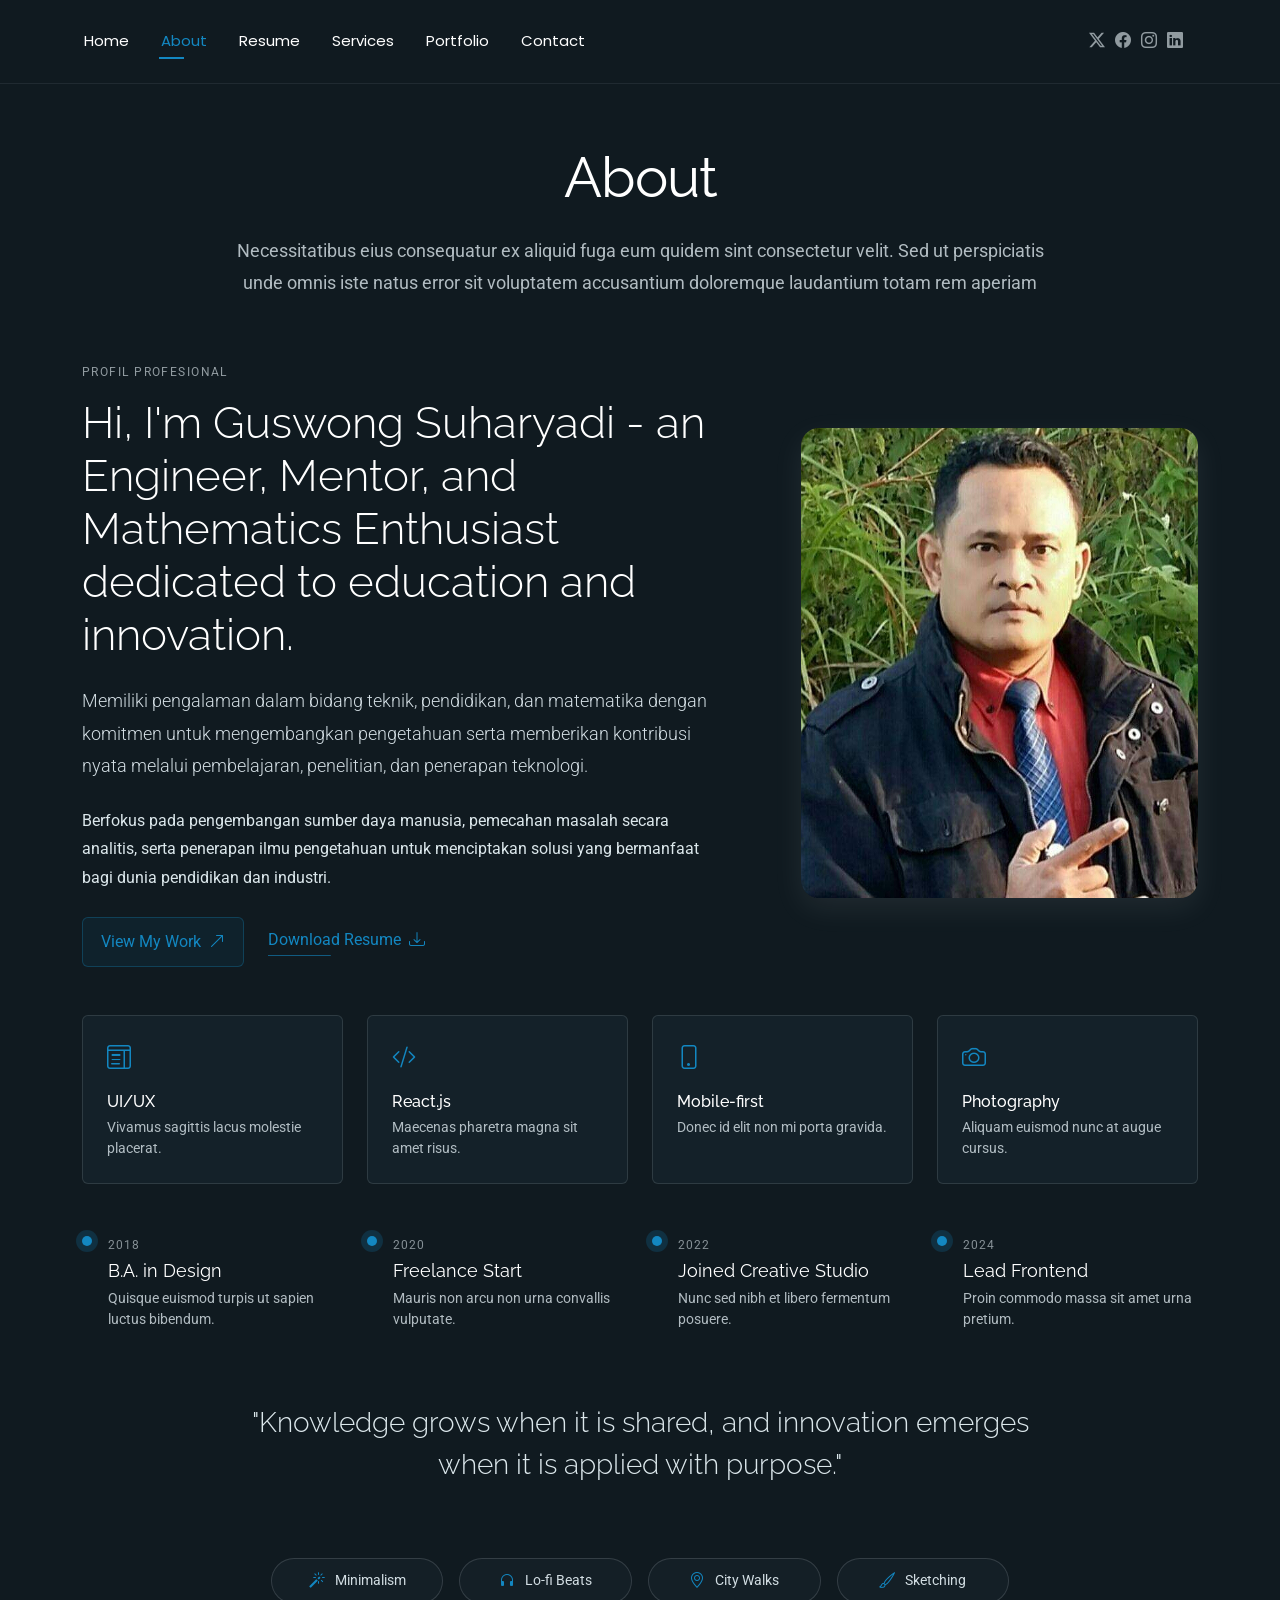
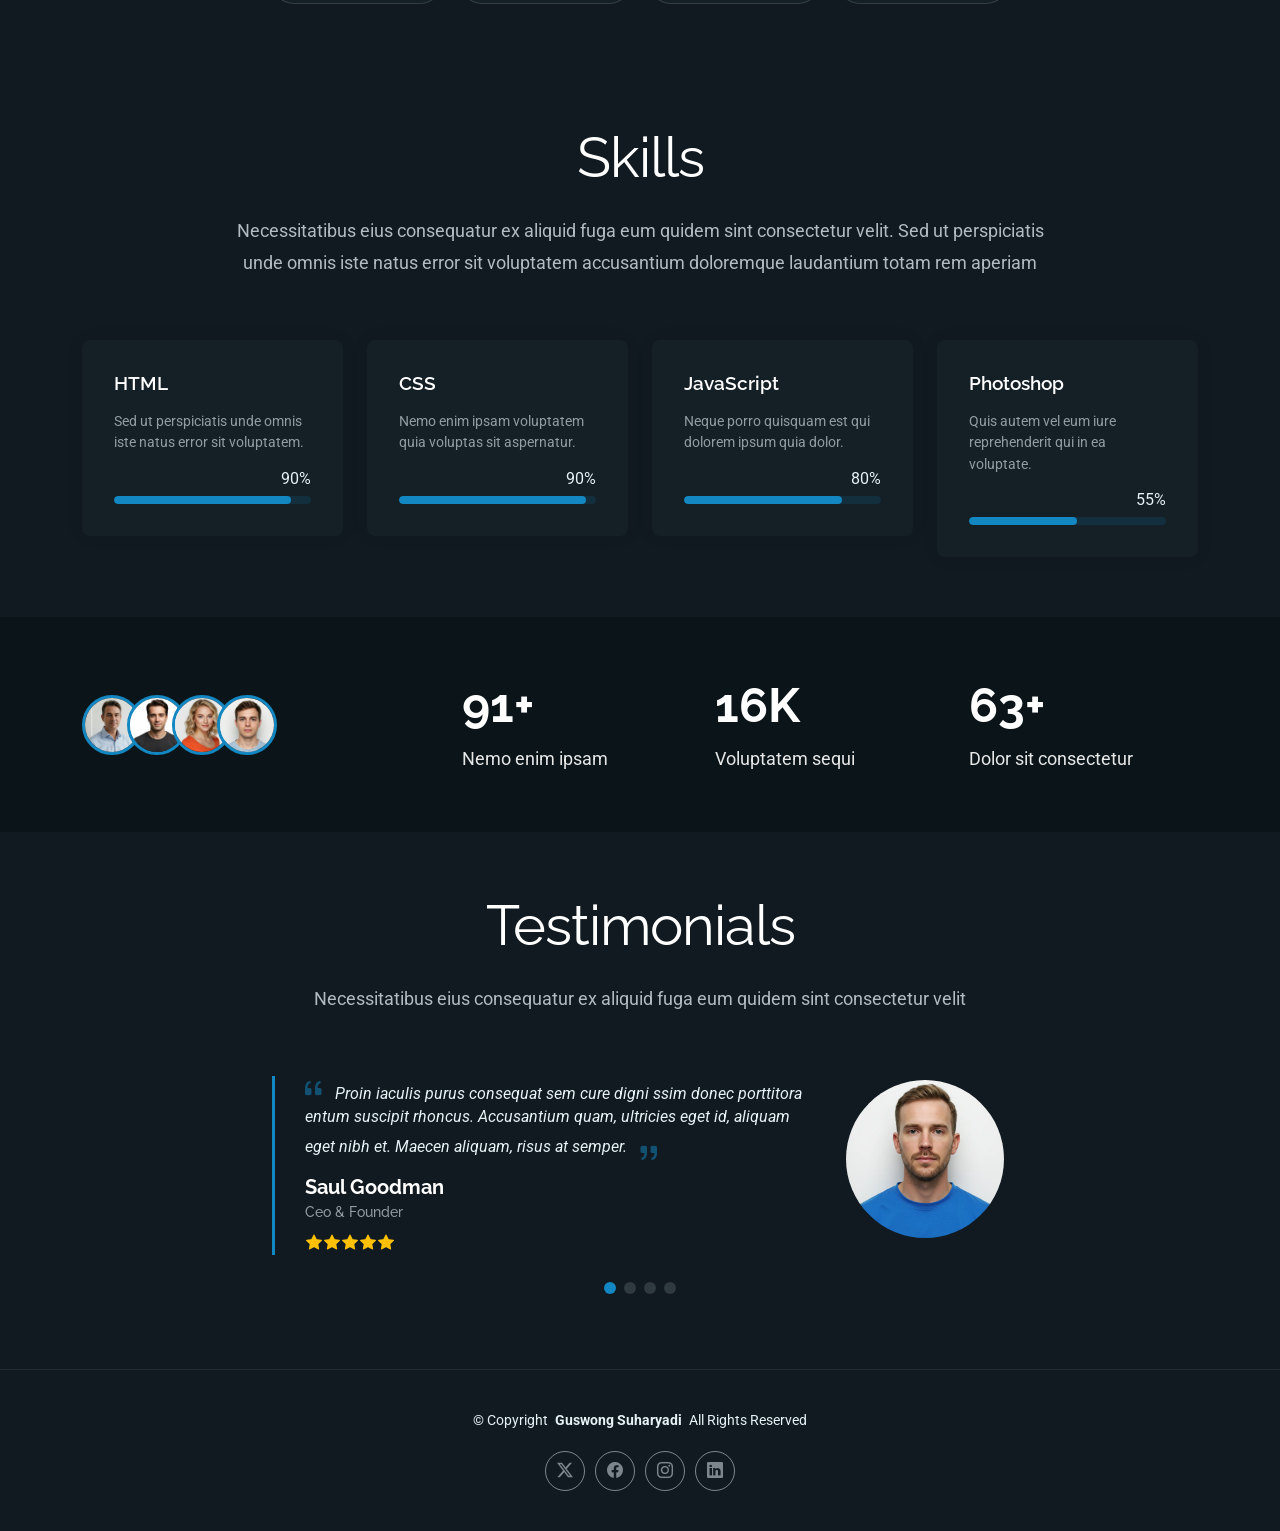
==== commit 5b1e030c: "2nd" ====
--- a/about.html
+++ b/about.html
@@ -4,7 +4,7 @@
 <head>
   <meta charset="utf-8">
   <meta content="width=device-width, initial-scale=1.0" name="viewport">
-  <title>About - FolioOne Bootstrap Template</title>
+  <title>Tentang Saya | Portfolio Guswong Suharyadi</title>
   <meta name="description" content="">
   <meta name="keywords" content="">
 
@@ -27,24 +27,12 @@
   <!-- Main CSS File -->
   <link href="assets/css/main.css" rel="stylesheet">
 
-  <!-- =======================================================
-  * Template Name: FolioOne
-  * Template URL: https://bootstrapmade.com/folioone-bootstrap-portfolio-website-template/
-  * Updated: Aug 23 2025 with Bootstrap v5.3.7
-  * Author: BootstrapMade.com
-  * License: https://bootstrapmade.com/license/
-  ======================================================== -->
 </head>
 
 <body class="about-page">
 
   <header id="header" class="header d-flex align-items-center light-background sticky-top">
     <div class="container position-relative d-flex align-items-center justify-content-between">
-
-      <!-- <a href="index.html" class="logo d-flex align-items-center me-auto me-xl-0">
-      <img src="assets/img/logo.webp" alt="">
-      <h1 class="sitename">FolioOne</h1> 
-    </a> -->
 
       <nav id="navmenu" class="navmenu">
         <ul>
@@ -53,23 +41,6 @@
           <li><a href="resume.html">Resume</a></li>
           <li><a href="services.html">Services</a></li>
           <li><a href="portfolio.html">Portfolio</a></li>
-          <li class="dropdown"><a href="#"><span>Dropdown</span> <i class="bi bi-chevron-down toggle-dropdown"></i></a>
-            <ul>
-              <li><a href="#">Dropdown 1</a></li>
-              <li class="dropdown"><a href="#"><span>Deep Dropdown</span> <i class="bi bi-chevron-down toggle-dropdown"></i></a>
-                <ul>
-                  <li><a href="#">Deep Dropdown 1</a></li>
-                  <li><a href="#">Deep Dropdown 2</a></li>
-                  <li><a href="#">Deep Dropdown 3</a></li>
-                  <li><a href="#">Deep Dropdown 4</a></li>
-                  <li><a href="#">Deep Dropdown 5</a></li>
-                </ul>
-              </li>
-              <li><a href="#">Dropdown 2</a></li>
-              <li><a href="#">Dropdown 3</a></li>
-              <li><a href="#">Dropdown 4</a></li>
-            </ul>
-          </li>
           <li><a href="contact.html">Contact</a></li>
         </ul>
         <i class="mobile-nav-toggle d-xl-none bi bi-list"></i>
@@ -102,13 +73,13 @@
         <div class="row align-items-center justify-content-between gy-5 mb-5">
           <div class="col-lg-7" data-aos="fade-right" data-aos-delay="150">
             <div class="intro-content">
-              <span class="eyebrow">Hello there</span>
-              <h2 class="headline">Hi, I'm Brandon - a calm-minded creative developer crafting serene digital journeys</h2>
+              <span class="eyebrow">Profil Profesional</span>
+              <h2 class="headline">Hi, I'm Guswong Suharyadi - an Engineer, Mentor, and Mathematics Enthusiast dedicated to education and innovation.</h2>
               <p class="lead">
-                Lorem ipsum dolor sit amet, consectetur adipiscing elit. Pellentesque habitant morbi tristique senectus et netus. Sed interdum, nunc non feugiat tempor, orci lorem luctus ligula, vitae rutrum nisl lorem non nulla.
+                Memiliki pengalaman dalam bidang teknik, pendidikan, dan matematika dengan komitmen untuk mengembangkan pengetahuan serta memberikan kontribusi nyata melalui pembelajaran, penelitian, dan penerapan teknologi.
               </p>
               <p>
-                Integer posuere lacus in mi fringilla, eget luctus risus pulvinar. Curabitur a arcu a nisl tempus sagittis. Aenean varius, tortor sed porttitor dictum, augue eros viverra lectus, at efficitur magna lacus in risus.
+                Berfokus pada pengembangan sumber daya manusia, pemecahan masalah secara analitis, serta penerapan ilmu pengetahuan untuk menciptakan solusi yang bermanfaat bagi dunia pendidikan dan industri.
               </p>
 
               <div class="cta-group">
@@ -124,7 +95,7 @@
 
           <div class="col-lg-5" data-aos="zoom-in" data-aos-delay="250">
             <figure class="profile-figure text-center text-lg-end">
-              <img src="assets/img/profile/profile-square-11.webp" alt="Portrait of Alex" class="img-fluid profile-photo">
+              <img src="assets/img/profile/guswong-profile-detail.jpeg" alt="Portrait of Alex" class="img-fluid profile-photo">
             </figure>
           </div>
         </div>
@@ -206,7 +177,7 @@
 
         <!-- Quote -->
         <blockquote class="personal-quote text-center mb-5" data-aos="fade-down" data-aos-delay="200">
-          <p>"Building clean and meaningful experiences through thoughtful code and quiet design."</p>
+          <p>"Knowledge grows when it is shared, and innovation emerges when it is applied with purpose."</p>
         </blockquote>
         <!-- End Quote -->
 
@@ -484,20 +455,13 @@
 
     <div class="container">
       <div class="copyright text-center ">
-        <p>© <span>Copyright</span> <strong class="px-1 sitename">FolioOne</strong> <span>All Rights Reserved<br></span></p>
+        <p>© <span>Copyright</span> <strong class="px-1 sitename">Guswong Suharyadi</strong> <span>All Rights Reserved<br></span></p>
       </div>
       <div class="social-links d-flex justify-content-center">
         <a href=""><i class="bi bi-twitter-x"></i></a>
         <a href=""><i class="bi bi-facebook"></i></a>
         <a href=""><i class="bi bi-instagram"></i></a>
         <a href=""><i class="bi bi-linkedin"></i></a>
-      </div>
-      <div class="credits">
-        <!-- All the links in the footer should remain intact. -->
-        <!-- You can delete the links only if you've purchased the pro version. -->
-        <!-- Licensing information: https://bootstrapmade.com/license/ -->
-        <!-- Purchase the pro version with working PHP/AJAX contact form: [buy-url] -->
-        Designed by <a href="https://bootstrapmade.com/">BootstrapMade</a> | <a href="https://bootstrapmade.com/tools/">DevTools</a>
       </div>
     </div>
 
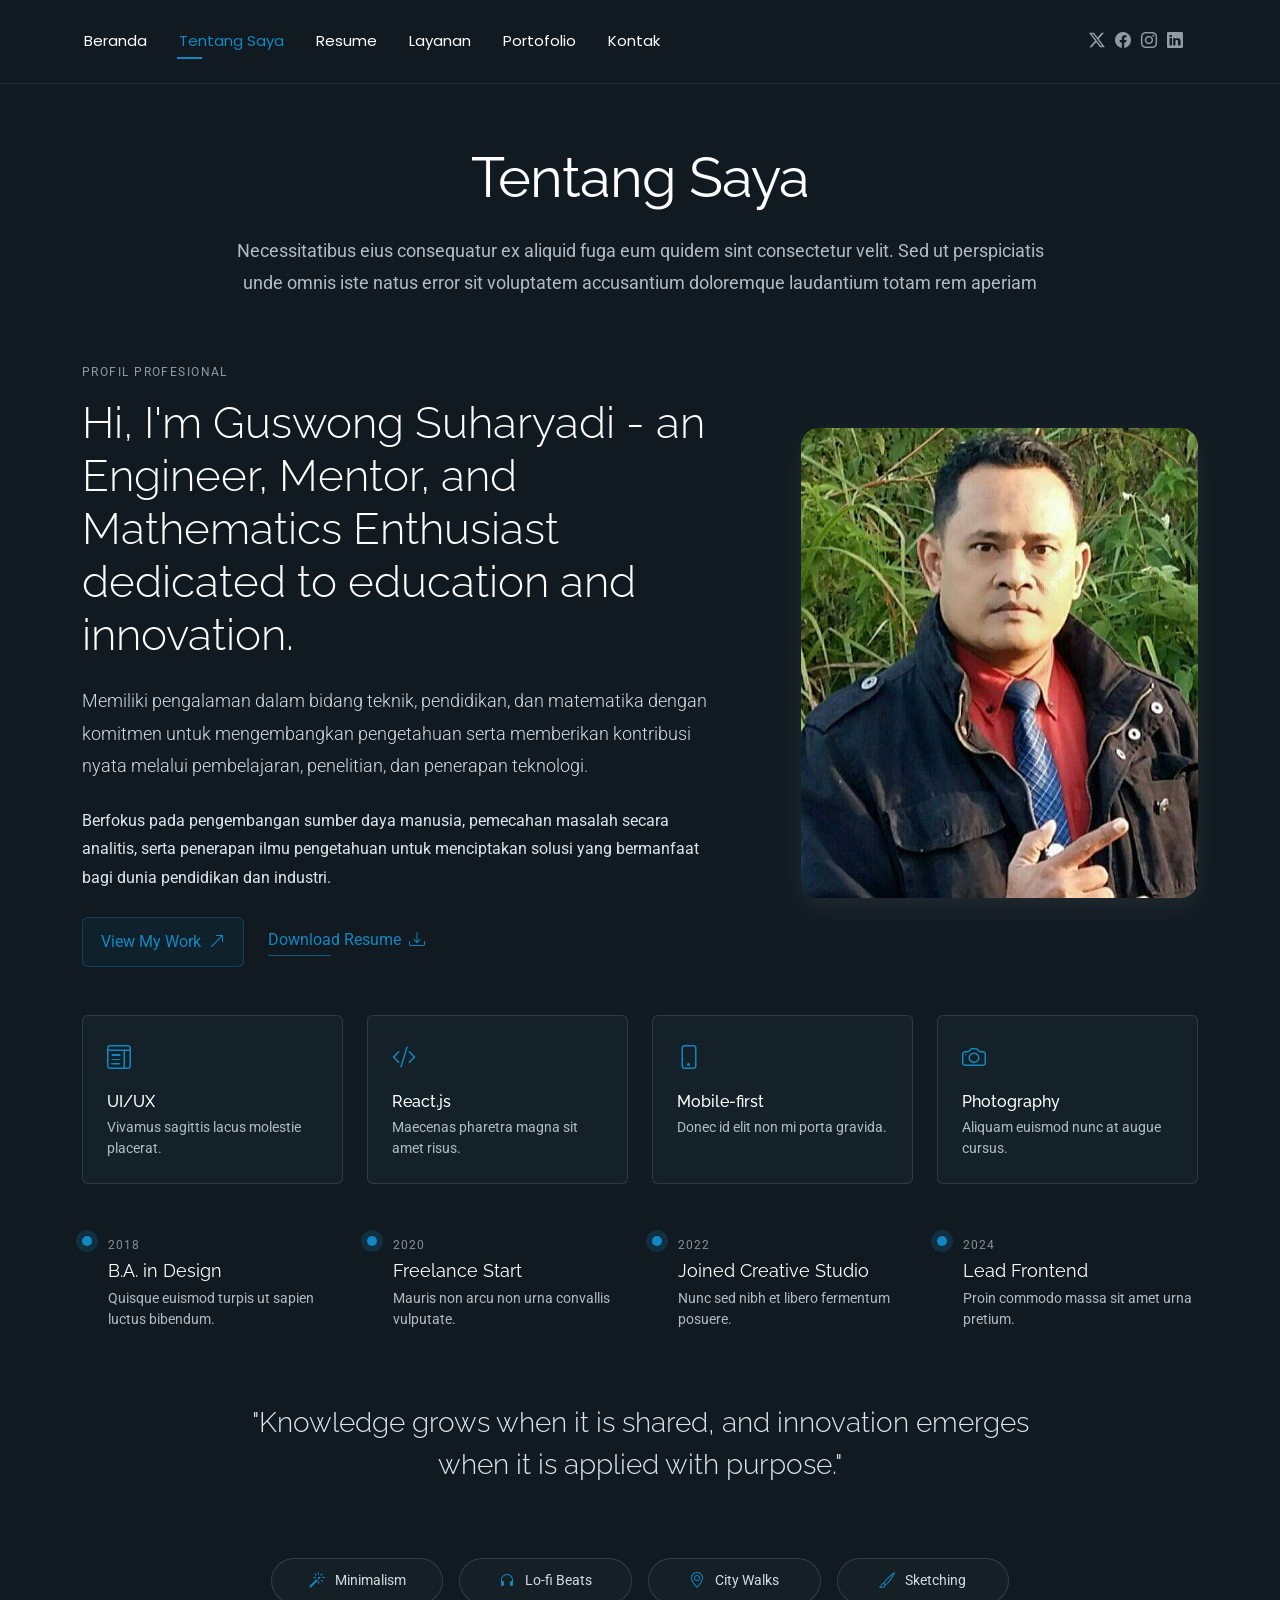
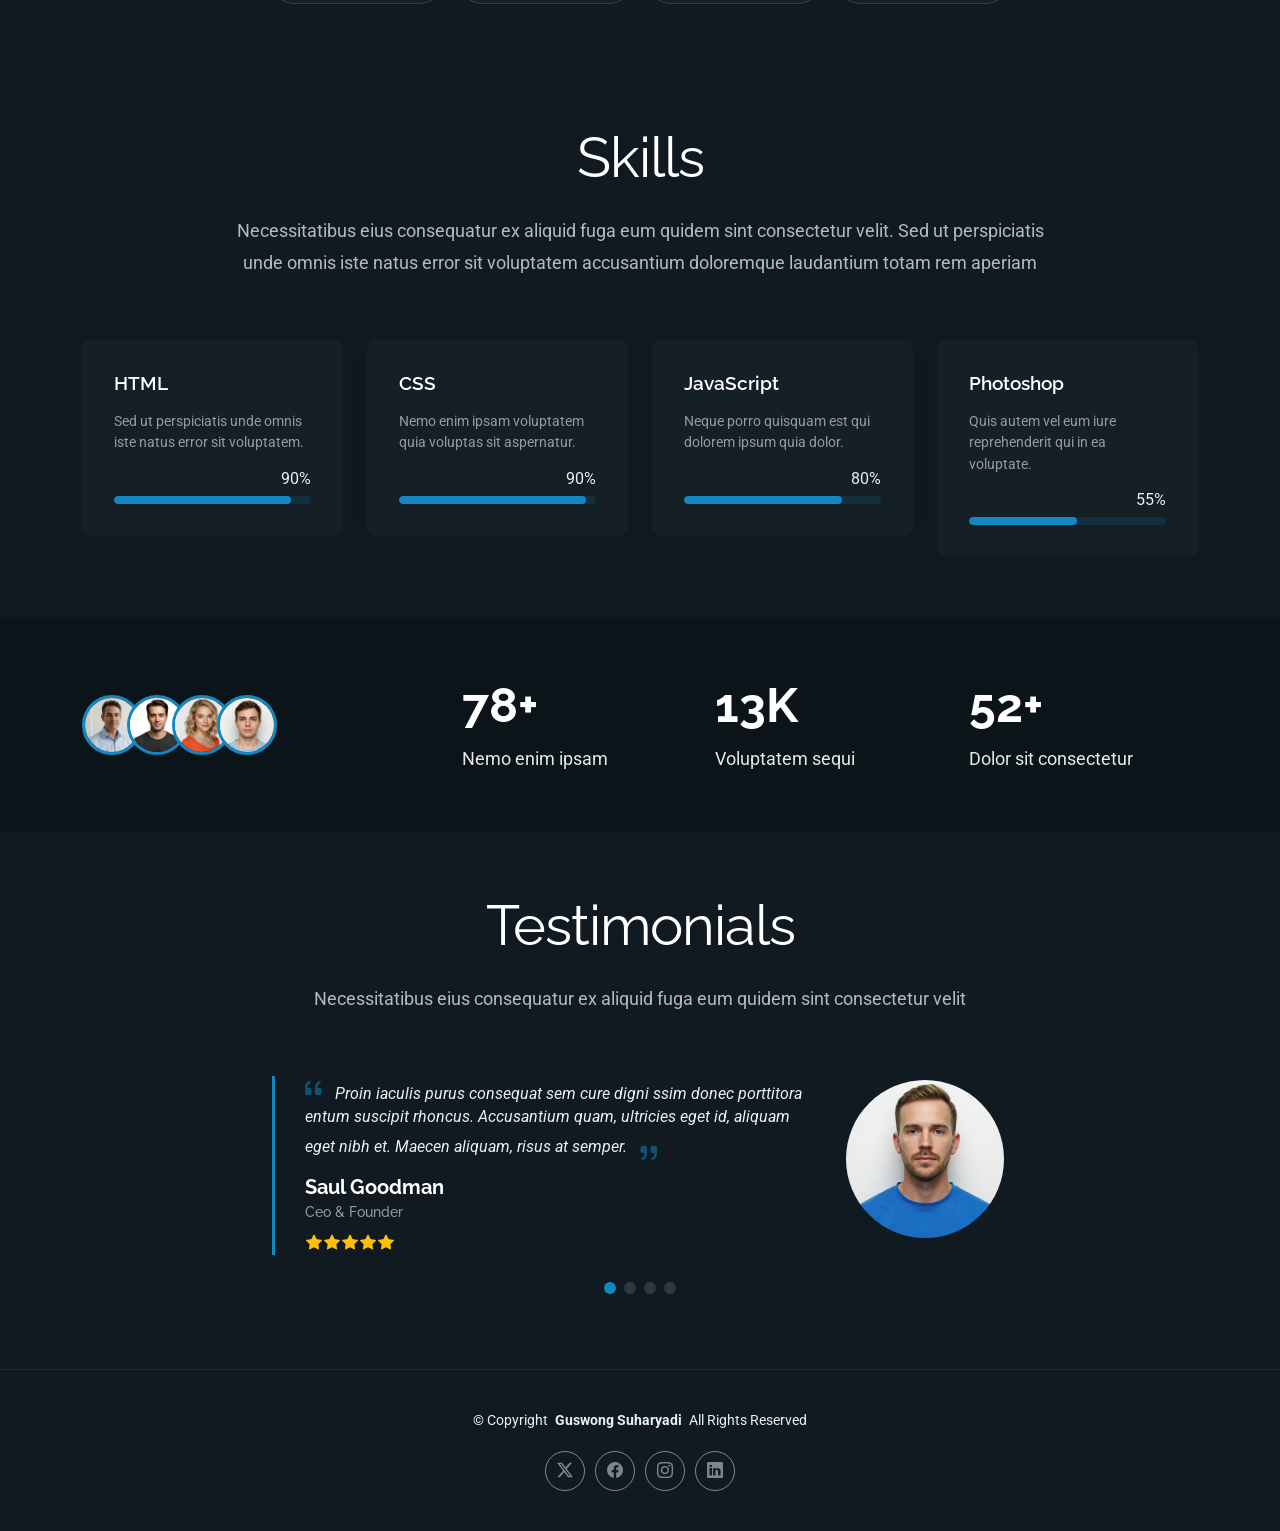
==== commit f03c8c4d: "3rd" ====
--- a/about.html
+++ b/about.html
@@ -36,12 +36,12 @@
 
       <nav id="navmenu" class="navmenu">
         <ul>
-          <li><a href="index.html">Home</a></li>
-          <li><a href="about.html" class="active">About</a></li>
+          <li><a href="index.html">Beranda</a></li>
+          <li><a href="about.html" class="active">Tentang Saya</a></li>
           <li><a href="resume.html">Resume</a></li>
-          <li><a href="services.html">Services</a></li>
-          <li><a href="portfolio.html">Portfolio</a></li>
-          <li><a href="contact.html">Contact</a></li>
+          <li><a href="services.html">Layanan</a></li>
+          <li><a href="portfolio.html">Portofolio</a></li>
+          <li><a href="contact.html">Kontak</a></li>
         </ul>
         <i class="mobile-nav-toggle d-xl-none bi bi-list"></i>
       </nav>
@@ -63,7 +63,7 @@
 
       <!-- Section Title -->
       <div class="container section-title" data-aos="fade-up">
-        <h2>About</h2>
+        <h2>Tentang Saya</h2>
         <p>Necessitatibus eius consequatur ex aliquid fuga eum quidem sint consectetur velit. Sed ut perspiciatis unde omnis iste natus error sit voluptatem accusantium doloremque laudantium totam rem aperiam</p>
       </div><!-- End Section Title -->
 
@@ -83,7 +83,7 @@
               </p>
 
               <div class="cta-group">
-                <a href="#portfolio" class="btn-ghost">
+                <a href="portfolio.html" class="btn-ghost">
                   View My Work <i class="bi bi-arrow-up-right"></i>
                 </a>
                 <a href="#" class="link-underline">
--- a/assets/css/main.css
+++ b/assets/css/main.css
@@ -2856,7 +2856,40 @@
 .contact .contact-form .btn:hover {
   background-color: color-mix(in srgb, var(--surface-color), transparent 70%);
 }
-
+.contact .contact-actions {
+  display: flex;
+  justify-content: center;
+  gap: 15px;
+  flex-wrap: wrap;
+}
+
+.contact .btn-contact,
+.contact .btn-contact-outline {
+  padding: 12px 28px;
+  border-radius: 50px;
+  text-decoration: none;
+  font-weight: 600;
+  transition: .3s;
+}
+
+.contact .btn-contact {
+  background: var(--accent-color);
+  color: #fff;
+}
+
+.contact .btn-contact:hover {
+  transform: translateY(-3px);
+}
+
+.contact .btn-contact-outline {
+  border: 2px solid var(--accent-color);
+  color: var(--accent-color);
+}
+
+.contact .btn-contact-outline:hover {
+  background: var(--accent-color);
+  color: #fff;
+}
 /*--------------------------------------------------------------
 # Starter Section Section
 --------------------------------------------------------------*/
